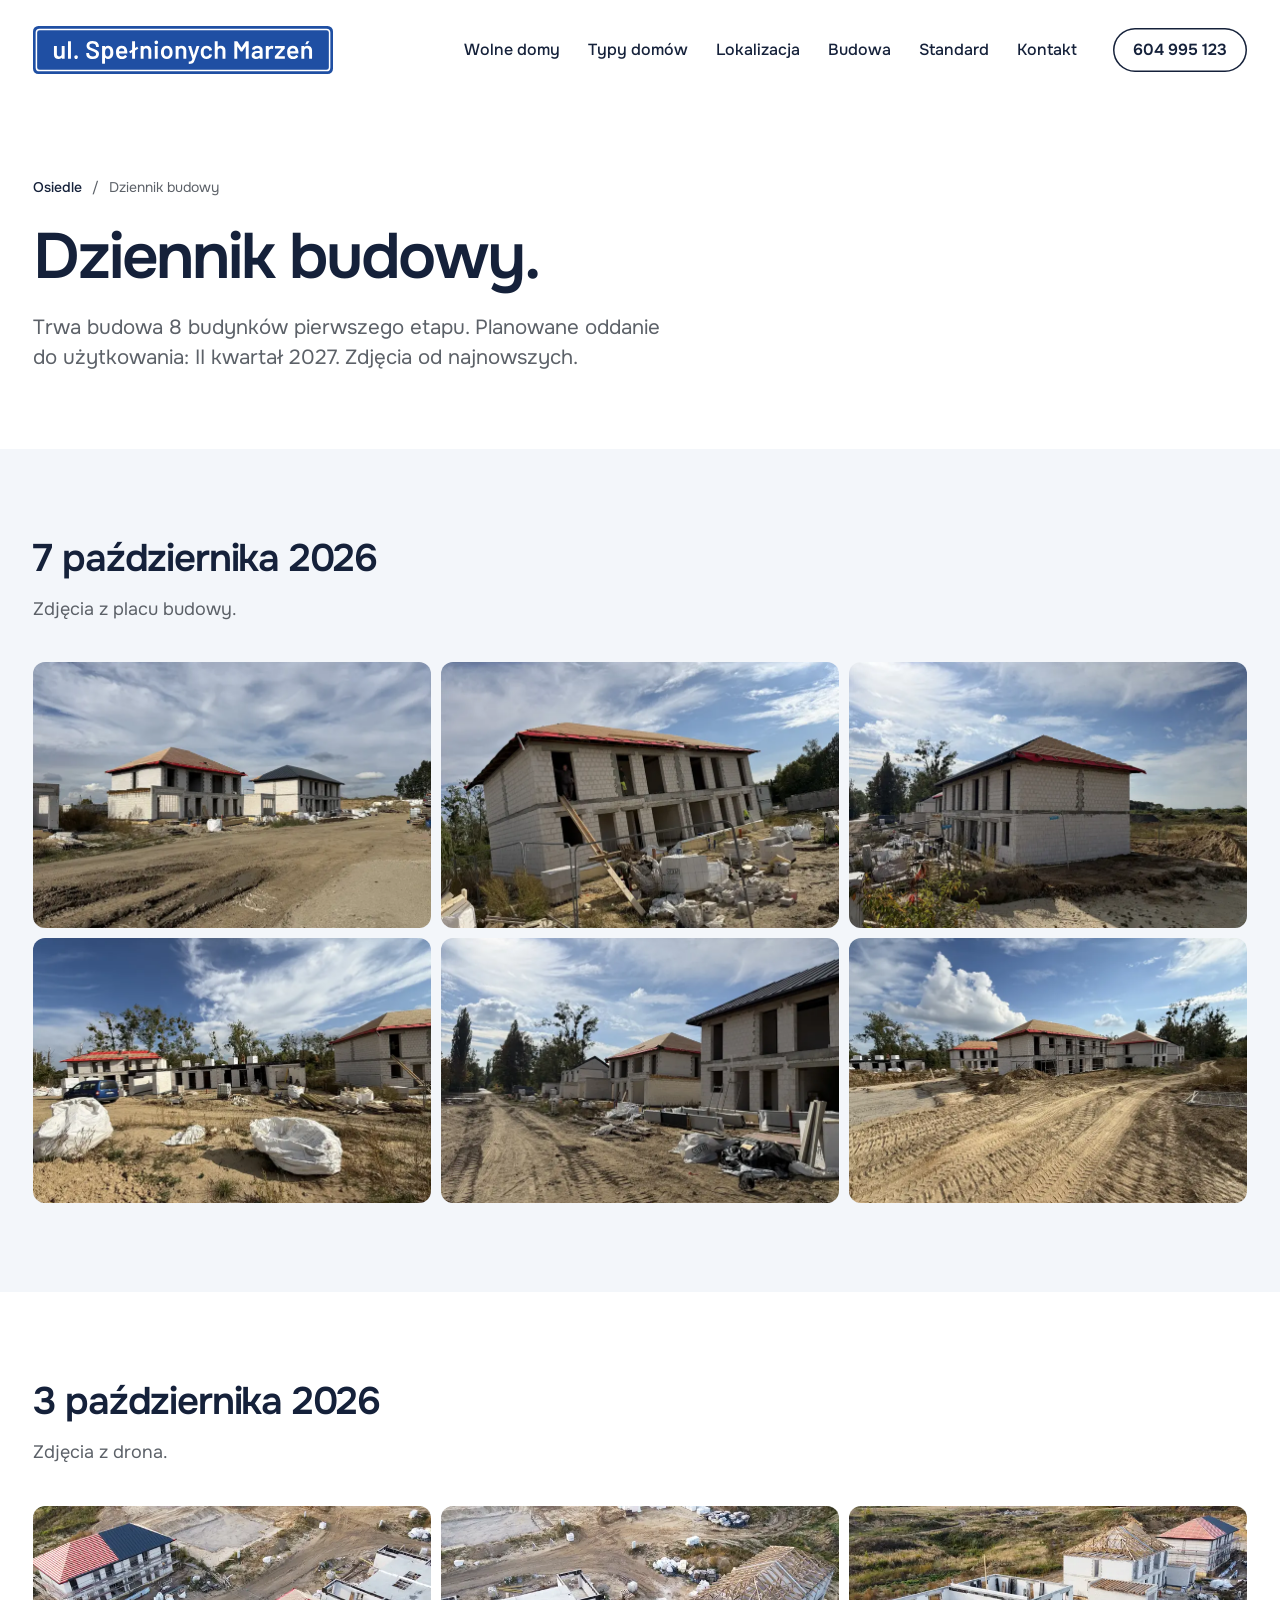
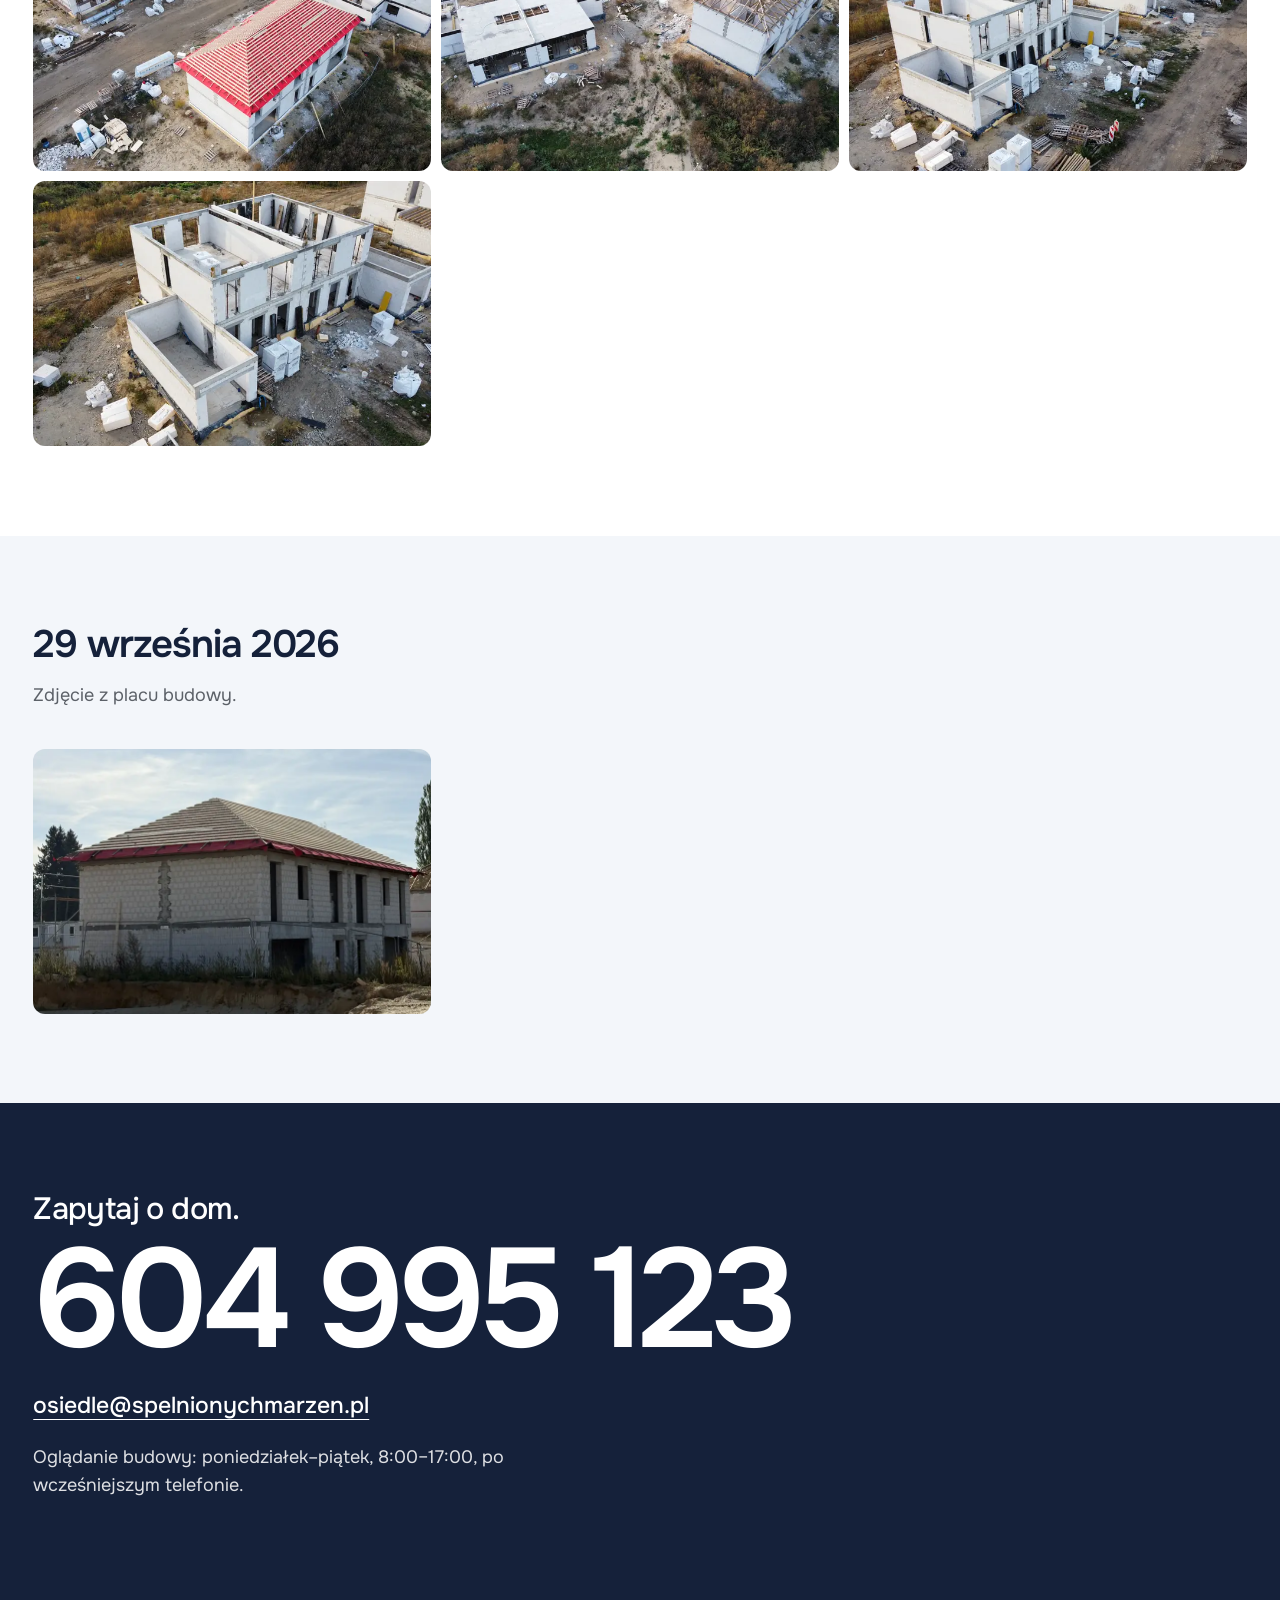
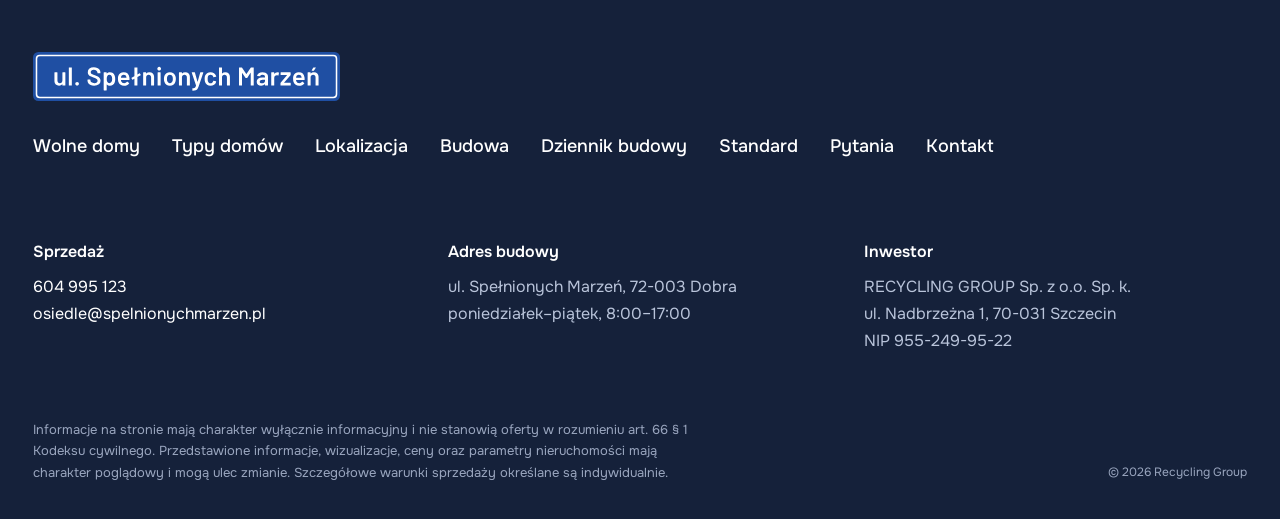
==== dziennik-budowy.html @ acae7ffa "Podstrony: typy domów, standard i technologia, dziennik budowy; dojazdy z kilometrami" ====
<!doctype html>
<html lang="pl">
<head>
<meta charset="utf-8">
<meta name="viewport" content="width=device-width, initial-scale=1">
<meta name="robots" content="noindex, nofollow">
<title>Dziennik budowy | Osiedle Spełnionych Marzeń w Dobrej</title>
<meta name="description" content="Zdjęcia z budowy osiedla przy ul. Spełnionych Marzeń w Dobrej, według dat: 29 września, 3 i 7 października 2026.">
<link rel="icon" href="img/ikona.svg" type="image/svg+xml">
<link rel="apple-touch-icon" href="img/ikona.png">
<link rel="preload" href="fonty/onest.woff2" as="font" type="font/woff2" crossorigin>
<link rel="stylesheet" href="css/style.css">
<link rel="stylesheet" href="css/podstrony.css">
</head>
<body class="pod">

<a class="pomin" href="#tresc">Przejdź do treści</a>

<header class="naglowek naglowek--pelny">
  <div class="naglowek__w">
    <a class="logo" href="index.html" aria-label="Osiedle Spełnionych Marzeń, strona główna"><img src="img/logo.svg" width="236" height="58" alt="ul. Spełnionych Marzeń"></a>
    <nav class="menu" id="menu" aria-label="Główna">
      <a href="index.html#domy">Wolne domy</a>
      <a href="index.html#typy">Typy domów</a>
      <a href="index.html#lokalizacja">Lokalizacja</a>
      <a href="index.html#budowa">Budowa</a>
      <a href="standard.html">Standard</a>
      <a href="index.html#kontakt">Kontakt</a>
      <div class="menu__dol">
        <a class="przycisk" href="tel:+48604995123">Zadzwoń: 604 995 123</a>
        <p>ul. Spełnionych Marzeń, 72-003 Dobra<br>Oglądanie budowy: pon.–pt. 8:00–17:00</p>
      </div>
    </nav>
    <a class="naglowek__tel" href="tel:+48604995123">604 995 123</a>
    <button class="menu-przycisk" type="button" aria-expanded="false" aria-controls="menu">Menu</button>
  </div>
</header>

<div class="dzwon dzwon--widac">
  <a class="przycisk przycisk--cichy" href="index.html#domy">Wolne domy</a>
  <a class="przycisk" href="tel:+48604995123">Zadzwoń</a>
</div>

<main id="tresc">

<section class="pod-glowa">
  <div class="w">
    <nav class="okruszki" aria-label="Ścieżka"><a href="index.html">Osiedle</a><span aria-hidden="true">/</span><span aria-current="page">Dziennik budowy</span></nav>
    <h1>Dziennik budowy.</h1>
    <p class="pod-lid">Trwa budowa 8 budynków pierwszego etapu. Planowane oddanie do użytkowania: II kwartał 2027. Zdjęcia od najnowszych.</p>
  </div>
</section>

<section class="pod-sekcja sekcja--kamien" aria-labelledby="h-d0">
  <div class="w">
    <h2 id="h-d0">7 października 2026</h2>
    <p>Zdjęcia z placu budowy.</p>
    <div class="dziennik"><a href="img/budowa-img-3321-1600.webp" data-foto="img/budowa-img-3321-1600.webp" data-podpis="7 października 2026"><img src="img/budowa-img-3321-800.webp" width="800" height="600" alt="Budowa osiedla, 7 października 2026, zdjęcie 1 z 6" loading="lazy"></a><a href="img/budowa-img-3324-1600.webp" data-foto="img/budowa-img-3324-1600.webp" data-podpis="7 października 2026"><img src="img/budowa-img-3324-800.webp" width="800" height="600" alt="Budowa osiedla, 7 października 2026, zdjęcie 2 z 6" loading="lazy"></a><a href="img/budowa-img-3326-1600.webp" data-foto="img/budowa-img-3326-1600.webp" data-podpis="7 października 2026"><img src="img/budowa-img-3326-800.webp" width="800" height="600" alt="Budowa osiedla, 7 października 2026, zdjęcie 3 z 6" loading="lazy"></a><a href="img/budowa-img-3328-1600.webp" data-foto="img/budowa-img-3328-1600.webp" data-podpis="7 października 2026"><img src="img/budowa-img-3328-800.webp" width="800" height="600" alt="Budowa osiedla, 7 października 2026, zdjęcie 4 z 6" loading="lazy"></a><a href="img/budowa-img-3330-1600.webp" data-foto="img/budowa-img-3330-1600.webp" data-podpis="7 października 2026"><img src="img/budowa-img-3330-800.webp" width="800" height="600" alt="Budowa osiedla, 7 października 2026, zdjęcie 5 z 6" loading="lazy"></a><a href="img/budowa-img-3338-1600.webp" data-foto="img/budowa-img-3338-1600.webp" data-podpis="7 października 2026"><img src="img/budowa-img-3338-800.webp" width="800" height="600" alt="Budowa osiedla, 7 października 2026, zdjęcie 6 z 6" loading="lazy"></a></div>
  </div>
</section>
<section class="pod-sekcja" aria-labelledby="h-d1">
  <div class="w">
    <h2 id="h-d1">3 października 2026</h2>
    <p>Zdjęcia z drona.</p>
    <div class="dziennik"><a href="img/budowa-dron-0812-1600.webp" data-foto="img/budowa-dron-0812-1600.webp" data-podpis="3 października 2026"><img src="img/budowa-dron-0812-800.webp" width="800" height="450" alt="Budowa osiedla, 3 października 2026, zdjęcie 1 z 4" loading="lazy"></a><a href="img/budowa-dron-0813-1600.webp" data-foto="img/budowa-dron-0813-1600.webp" data-podpis="3 października 2026"><img src="img/budowa-dron-0813-800.webp" width="800" height="450" alt="Budowa osiedla, 3 października 2026, zdjęcie 2 z 4" loading="lazy"></a><a href="img/budowa-dron-0819-1600.webp" data-foto="img/budowa-dron-0819-1600.webp" data-podpis="3 października 2026"><img src="img/budowa-dron-0819-800.webp" width="800" height="450" alt="Budowa osiedla, 3 października 2026, zdjęcie 3 z 4" loading="lazy"></a><a href="img/budowa-dron-0820-1600.webp" data-foto="img/budowa-dron-0820-1600.webp" data-podpis="3 października 2026"><img src="img/budowa-dron-0820-800.webp" width="800" height="450" alt="Budowa osiedla, 3 października 2026, zdjęcie 4 z 4" loading="lazy"></a></div>
  </div>
</section>
<section class="pod-sekcja sekcja--kamien" aria-labelledby="h-d2">
  <div class="w">
    <h2 id="h-d2">29 września 2026</h2>
    <p>Zdjęcie z placu budowy.</p>
    <div class="dziennik"><a href="img/budowa-img-3042-1600.webp" data-foto="img/budowa-img-3042-1600.webp" data-podpis="29 września 2026"><img src="img/budowa-img-3042-800.webp" width="800" height="600" alt="Budowa osiedla, 29 września 2026" loading="lazy"></a></div>
  </div>
</section>

<section class="pod-koniec" aria-labelledby="h-koniec">
  <div class="w">
    <h2 id="h-koniec">Zapytaj o dom.</h2>
    <a class="kontakt__tel" href="tel:+48604995123">604 995 123</a>
    <p><a class="kontakt__mail" href="mailto:osiedle@spelnionychmarzen.pl">osiedle@spelnionychmarzen.pl</a></p>
    <p>Oglądanie budowy: poniedziałek–piątek, 8:00–17:00, po wcześniejszym telefonie.</p>
  </div>
</section>
</main>

<footer class="stopka">
  <div class="w">
    <div class="stopka__gora">
      <a class="stopka__logo" href="index.html" aria-label="Osiedle Spełnionych Marzeń, do góry strony"><img src="img/logo.svg" width="236" height="58" alt="ul. Spełnionych Marzeń" loading="lazy"></a>
      <nav class="stopka__menu" aria-label="Stopka">
        <a href="index.html#domy">Wolne domy</a>
        <a href="index.html#typy">Typy domów</a>
        <a href="index.html#lokalizacja">Lokalizacja</a>
        <a href="index.html#budowa">Budowa</a>
        <a href="dziennik-budowy.html">Dziennik budowy</a>
        <a href="standard.html">Standard</a>
        <a href="index.html#pytania">Pytania</a>
        <a href="index.html#kontakt">Kontakt</a>
      </nav>
    </div>
    <div class="stopka__dane">
      <p><b>Sprzedaż</b><a href="tel:+48604995123">604 995 123</a><a href="mailto:osiedle@spelnionychmarzen.pl">osiedle@spelnionychmarzen.pl</a></p>
      <p><b>Adres budowy</b>ul. Spełnionych Marzeń, 72-003 Dobra<br>poniedziałek–piątek, 8:00–17:00</p>
      <p><b>Inwestor</b>RECYCLING GROUP Sp. z o.o. Sp. k.<br>ul. Nadbrzeżna 1, 70-031 Szczecin<br>NIP 955-249-95-22</p>
    </div>
    <div class="stopka__dol">
      <p class="zastrzezenie">Informacje na stronie mają charakter wyłącznie informacyjny i nie stanowią oferty w rozumieniu art. 66 § 1 Kodeksu cywilnego. Przedstawione informacje, wizualizacje, ceny oraz parametry nieruchomości mają charakter poglądowy i mogą ulec zmianie. Szczegółowe warunki sprzedaży określane są indywidualnie.</p>
      <p class="stopka__prawa">© 2026 Recycling Group</p>
    </div>
  </div>
</footer>

<dialog class="foto" id="foto" aria-label="Zdjęcie w powiększeniu">
  <img id="foto-img" alt="">
  <div class="foto__pasek">
    <button type="button" class="przycisk" data-krok="-1">Poprzednie</button>
    <span id="foto-nr"></span>
    <button type="button" class="przycisk" data-krok="1">Następne</button>
    <button type="button" class="przycisk foto__zamknij" data-zamknij>Zamknij</button>
  </div>
</dialog>

<script src="js/podstrona.js"></script>
</body>
</html>
---- css/style.css ----
/* Jeden krój na całej stronie: Onest, ten sam co na landingu spelnionychmarzen.pl */
@font-face { font-family: Onest; src: url(../fonty/onest.woff2) format('woff2'); font-weight: 100 900; font-display: swap; }

:root {
  --tlo: #FFFFFF;          /* białe tło strony */
  --tlo-2: #E9EEF6;
  --mgla: #F3F6FA;         /* chłodny, bardzo jasny błękit pod sekcje i stopkę */
  --papier: #FFFFFF;
  --atrament: #15213A;     /* granat: tekst i ciemne karty */
  --atrament-2: #1F2E4F;
  --kobalt: #1F4FA3;       /* kolor tabliczki: przyciski, numery domów */
  --kobalt-tlo: #E3E9F5;
  --tekst-2: #5C6168;
  --na-ciemnym: #B9C4DA;
  --sprzedany: #6F7378;
  --serif: Onest, system-ui, sans-serif;
  --sans: Onest, system-ui, sans-serif;
  --w: 1360px;
  --margines: clamp(20px, 2.6vw, 40px);
  --r: 18px;
}

*, *::before, *::after { box-sizing: border-box; }
html { scroll-behavior: smooth; scroll-padding-top: 80px; -webkit-text-size-adjust: 100%; }
@media (prefers-reduced-motion: reduce) { html { scroll-behavior: auto; } }
body { margin: 0; background: var(--tlo); color: var(--atrament); font: 400 18px/1.55 var(--sans); -webkit-font-smoothing: antialiased; font-variant-numeric: lining-nums; }
img { display: block; max-width: 100%; height: auto; }
h1, h2, h3, p, ul, dl, dd, figure { margin: 0; }
ul { padding: 0; list-style: none; }
a { color: inherit; }
button { font: inherit; color: inherit; }
:focus-visible { outline: 2px solid var(--atrament); outline-offset: 3px; }

.w { width: 100%; max-width: calc(var(--w) + 2 * var(--margines)); margin: 0 auto; padding: 0 var(--margines); }
.ukryte { position: absolute; width: 1px; height: 1px; overflow: hidden; clip: rect(0 0 0 0); white-space: nowrap; }
.pomin { position: absolute; left: 16px; top: -60px; z-index: 40; background: var(--atrament); color: var(--papier); padding: 10px 16px; border-radius: 999px; }
.pomin:focus { top: 12px; }

/* Typografia */
h1 { font: 600 clamp(46px, 5.4vw, 92px)/.98 var(--serif); letter-spacing: -.035em; }
h2 { font: 600 clamp(36px, 4vw, 66px)/1.02 var(--serif); letter-spacing: -.03em; }
h3 { font-weight: 600; font-size: 17px; line-height: 1.3; }
.etykieta { font-size: 13px; font-weight: 500; letter-spacing: .2em; text-transform: uppercase; color: var(--tekst-2); margin-bottom: 22px; }
.wstep-sekcji { color: var(--tekst-2); font-size: clamp(18px, 1.3vw, 20px); max-width: 30em; margin-top: 22px; }
.przypis { font-size: 14px; line-height: 1.55; color: var(--tekst-2); margin-top: 16px; max-width: 46em; }
figcaption { font-size: 13px; color: var(--tekst-2); margin-top: 12px; }

/* Przyciski: pigułki w kolorze atramentu */
.przycisk { display: inline-flex; align-items: center; justify-content: center; min-height: 50px; padding: 0 26px; border: 0; border-radius: 999px; background: var(--kobalt); color: #fff; font: 500 16px/1 var(--sans); letter-spacing: .01em; text-decoration: none; cursor: pointer; }
.akcje { display: flex; flex-wrap: wrap; gap: 10px; margin-top: 30px; }

/* Tabliczka z numerem domu */
.nr { display: inline-flex; align-items: center; justify-content: center; min-width: 3.2em; padding: .5em .7em .45em; border-radius: 999px; background: var(--kobalt); color: #fff; font: 600 14px/1 var(--sans); letter-spacing: .02em; white-space: nowrap; }
.nr[data-status="sprzedany"] { background: var(--sprzedany); }
.nr--duzy { font-size: 26px; padding: .45em .8em .42em; }

/* Nagłówek: małe logo tekstowe jak we wzorze; po przewinięciu tło piasku */
.naglowek { position: fixed; top: 0; left: 0; right: 0; z-index: 20; color: #fff; transition: background-color .35s, color .35s; }
.naglowek__w { max-width: calc(var(--w) + 2 * var(--margines)); margin: 0 auto; padding: 0 var(--margines); height: 100px; display: flex; align-items: center; gap: 36px; }
.logo { display: block; }
.logo img { width: 300px; }
.menu { display: flex; gap: 28px; margin-left: auto; font-size: 16px; font-weight: 500; }
.menu a { text-decoration: none; padding: 6px 0; }
.naglowek__tel { font-weight: 600; font-size: 16px; text-decoration: none; white-space: nowrap; }
.menu-przycisk { display: none; }
.naglowek--pelny { background: var(--tlo); color: var(--atrament); }
.naglowek:not(.naglowek--pelny) :focus-visible { outline-color: #fff; }
@media (prefers-reduced-motion: reduce) { .naglowek { transition: none; } }

/* Hero na wzór: pełny kadr, tytuł szeryfowy w lewym górnym rogu, rząd faktów, podpis na środku dołu */
.otwarcie { position: relative; isolation: isolate; overflow: hidden; height: 100vh; height: 100svh; min-height: 640px; color: #fff; background: var(--atrament); }
.otwarcie__tlo { position: absolute; inset: 0; z-index: -2; }
.otwarcie__tlo img { width: 100%; height: 100%; object-fit: cover; object-position: 50% 62%; }
.otwarcie::before { content: ""; position: absolute; inset: 0; z-index: -1; pointer-events: none;
  background:
    radial-gradient(ellipse 54% 50% at 14% 30%, rgba(20, 17, 14, .5) 0, rgba(20, 17, 14, 0) 100%),
    linear-gradient(180deg, rgba(20, 17, 14, .5) 0, rgba(20, 17, 14, .14) 30%, rgba(20, 17, 14, 0) 50%, rgba(20, 17, 14, .28) 72%, rgba(20, 17, 14, .7) 100%),
    rgba(12, 23, 48, .1); }
.otwarcie__tresc { position: absolute; left: var(--margines); top: clamp(150px, 21vh, 210px); text-shadow: 0 2px 24px rgba(20, 17, 14, .35); }
.otwarcie__linki { display: flex; flex-wrap: wrap; gap: 8px 28px; margin-top: 26px; }
.otwarcie__linki a { font-size: 15px; font-weight: 600; letter-spacing: .1em; text-transform: uppercase; text-decoration: underline; text-underline-offset: 6px; text-decoration-thickness: 1px; }
.otwarcie__fakty { position: absolute; left: var(--margines); right: var(--margines); bottom: 96px; display: flex; justify-content: space-between; gap: 16px; font-size: 14px; font-weight: 600; letter-spacing: .26em; text-transform: uppercase; text-shadow: 0 1px 12px rgba(0, 0, 0, .5); }
.otwarcie__karta { position: absolute; right: var(--margines); top: clamp(150px, 21vh, 210px); width: 280px; background: rgba(255, 255, 255, .94); color: var(--atrament); border-radius: var(--r); padding: 24px 24px 22px; box-shadow: 0 24px 60px rgba(12, 23, 48, .22); }
.otwarcie__karta-et { font-size: 13px; font-weight: 600; letter-spacing: .18em; text-transform: uppercase; color: var(--tekst-2); }
.otwarcie__karta-liczba { font: 600 64px/1 var(--serif); margin-top: 6px; }
.otwarcie__karta-cena { font-size: 16px; color: var(--tekst-2); margin-top: 8px; line-height: 1.45; }
.otwarcie__karta .przycisk { width: 100%; margin-top: 18px; }
.otwarcie__karta :focus-visible { outline-color: var(--kobalt); }
.otwarcie__podpis { position: absolute; left: 0; right: 0; bottom: 28px; text-align: center; font-size: 15px; line-height: 1.45; text-shadow: 0 1px 10px rgba(0, 0, 0, .4); }
.otwarcie :focus-visible { outline-color: #fff; }

/* Sekcje */
.sekcja { padding: clamp(96px, 11vw, 168px) 0; }
.sekcja--granat { background: var(--atrament); color: var(--papier); }
.sekcja--granat .etykieta, .sekcja--granat .wstep-sekcji, .sekcja--granat figcaption, .sekcja--granat .przypis { color: var(--na-ciemnym); }
.sekcja--granat :focus-visible { outline-color: var(--papier); }
.sekcja--kamien { background: var(--mgla); }

/* Wstęp: duże zdanie z miniaturą w tekście, jak we wzorze */
.intro__w { display: grid; grid-template-columns: minmax(0, 3fr) minmax(0, 9fr); gap: 24px; }
.intro__zdanie { font: 500 clamp(30px, 3.2vw, 50px)/1.12 var(--sans); letter-spacing: -.015em; max-width: 19em; }
.intro__mini { display: inline-block; width: 2.2em; height: .95em; object-fit: cover; border-radius: 6px; vertical-align: -.06em; margin-right: .25em; }
.intro__tekst { display: grid; grid-template-columns: repeat(2, minmax(0, 1fr)); gap: 32px; margin-top: 48px; max-width: 900px; color: var(--tekst-2); font-size: 17px; }
.liczby { display: grid; grid-template-columns: repeat(4, minmax(0, 1fr)); gap: 24px; margin-top: 64px; }
.liczby div { display: flex; flex-direction: column-reverse; justify-content: flex-end; }
.liczby dd { font: 600 clamp(40px, 4vw, 64px)/1 var(--serif); letter-spacing: -.03em; color: var(--kobalt); }
.liczby dt { font-size: 14px; color: var(--tekst-2); margin-top: 8px; }
.wizualizacje { display: grid; grid-template-columns: repeat(2, minmax(0, 1fr)); gap: 14px; margin-top: clamp(72px, 8vw, 120px); }
.wizualizacje__szeroka { grid-column: 1 / -1; }
.wizualizacje img { width: 100%; aspect-ratio: 16 / 9; object-fit: cover; border-radius: var(--r); }
.wizualizacje__szeroka img { aspect-ratio: 16 / 7.5; }

/* Wolne domy: nawigator 3D */
#domy h2 { max-width: 12em; }
.nawigator { margin-top: clamp(40px, 5vw, 64px); background: var(--papier); border-radius: var(--r); overflow: hidden; }
.nawigator__pasek { display: flex; flex-wrap: wrap; align-items: center; gap: 14px 24px; padding: 18px clamp(18px, 2.4vw, 28px); }
.filtr { display: flex; flex-wrap: wrap; gap: 6px; }
.filtr button { border: 0; border-radius: 999px; padding: 9px 18px; background: var(--tlo-2); color: var(--atrament); font-weight: 500; font-size: 15px; cursor: pointer; }
.filtr button[aria-pressed="true"] { background: var(--kobalt); color: #fff; }
.nawigator__licznik { margin-left: auto; color: var(--tekst-2); font-size: 15px; }
.nawigator__licznik b { color: var(--atrament); font-weight: 600; }
.nawigator__rys { background: var(--papier); }
.nawigator__plotno { position: relative; }
.nawigator__rys img { width: 100%; }
#nav-svg { position: absolute; inset: 0; width: 100%; height: 100%; }
.dom { cursor: pointer; outline: none; }
.dom__obrys { fill: var(--kobalt); fill-opacity: 0; stroke: #fff; stroke-opacity: 0; stroke-width: 5; stroke-linejoin: round; transition: fill-opacity .2s, stroke-opacity .2s; }
.dom[aria-pressed="true"] .dom__obrys, .dom:focus-visible .dom__obrys { fill-opacity: .35; stroke-opacity: 1; }
.pin { pointer-events: none; transition: opacity .2s; }
.pin__pole { fill: var(--kobalt); }
.pin__ramka { fill: none; stroke: none; }
.pin__nr { fill: var(--papier); font: 600 35px var(--sans); text-anchor: middle; }
.pin[data-status="sprzedany"] .pin__pole { fill: var(--sprzedany); }
.pin.akt .pin__pole { fill: #fff; }
.pin.akt .pin__nr { fill: var(--kobalt); }
.dom.poza, .pin.poza { opacity: .25; }
.dom.poza { pointer-events: none; }
.nawigator__dol { display: flex; flex-wrap: wrap; justify-content: space-between; align-items: center; gap: 8px 32px; padding: 4px clamp(18px, 2.4vw, 28px) 22px; }
.nawigator__dol .przypis { margin-top: 0; }
.legenda { display: flex; gap: 22px; font-weight: 500; font-size: 15px; }
.legenda > span { display: inline-flex; align-items: center; gap: 8px; }
.kropka { width: 12px; height: 12px; border-radius: 50%; background: var(--kobalt); }
.kropka--sprzedany { background: var(--sprzedany); }

.plan { display: grid; grid-template-columns: minmax(0, 5fr) minmax(0, 7fr); gap: clamp(16px, 2vw, 24px); align-items: start; margin-top: clamp(16px, 2vw, 24px); }
.plan__karta { position: sticky; top: 96px; }
.karta { display: grid; grid-template-columns: auto minmax(0, 1fr); gap: 4px 24px; align-items: start; background: var(--atrament); color: var(--papier); border-radius: var(--r); padding: clamp(24px, 3vw, 40px); }
.karta .nr { background: var(--kobalt); color: #fff; }
.karta .nr--duzy { grid-row: span 3; }
.karta__wiz { grid-column: 1 / -1; margin: 0 0 24px; }
.karta__wiz img { width: 100%; aspect-ratio: 3 / 2; object-fit: cover; border-radius: 12px; }
.karta__typ { font: 600 28px/1.1 var(--serif); letter-spacing: -.02em; }
.karta__fakty { display: flex; flex-wrap: wrap; gap: 2px 20px; color: var(--na-ciemnym); margin-top: 8px; font-size: 16px; }
.karta__fakty b { color: var(--papier); font-weight: 500; }
.karta__cena { font: 600 clamp(36px, 3.4vw, 52px)/1 var(--serif); letter-spacing: -.03em; margin-top: 22px; }
.karta__status { display: block; font: 500 13px/1.4 var(--sans); color: var(--na-ciemnym); margin-top: 10px; letter-spacing: .16em; text-transform: uppercase; }
.karta__status[data-status="sprzedany"] { font: 600 34px/1.1 var(--serif); letter-spacing: 0; text-transform: none; }
.karta .akcje { grid-column: 1 / -1; margin-top: 28px; }
.karta .przycisk { background: var(--kobalt); color: #fff; }
.karta :focus-visible { outline-color: var(--papier); }

.plan__dane { background: var(--papier); border-radius: var(--r); padding: clamp(16px, 2vw, 24px); }
.tabela { width: 100%; border-collapse: separate; border-spacing: 0 3px; font-size: 16px; font-variant-numeric: tabular-nums lining-nums; }
.tabela th { text-align: left; font-weight: 500; font-size: 12px; letter-spacing: .16em; text-transform: uppercase; color: var(--tekst-2); padding: 4px 14px 10px 0; white-space: nowrap; }
.tabela td { padding: 10px 14px 10px 0; white-space: nowrap; }
.tabela .l { text-align: right; }
.tabela td:first-child, .tabela th:first-child { padding-left: 10px; }
.tabela td:first-child { border-radius: 999px 0 0 999px; }
.tabela td:last-child { border-radius: 0 999px 999px 0; }
.tabela tr[aria-current="true"] td { background: var(--kobalt-tlo); }
.tabela tr[data-status="sprzedany"] td { color: #5F646B; }
.wybierz { border: 0; background: none; padding: 0; cursor: pointer; display: block; }

/* Typy domów: ciemna sekcja, rzuty jasną kreską */
.zakladki { display: flex; gap: 8px; flex-wrap: wrap; margin-top: clamp(40px, 5vw, 64px); }
.zakladka { border: 0; border-radius: 999px; background: var(--atrament-2); color: #fff; padding: 12px 22px; cursor: pointer; text-align: left; display: inline-flex; gap: 12px; align-items: baseline; }
.zakladka b { font: 600 20px/1 var(--serif); }
.zakladka span { font-size: 14px; color: var(--na-ciemnym); }
.zakladka[aria-selected="true"] { background: var(--kobalt); }
.zakladka[aria-selected="true"] span { color: #D6DFEF; }
.typ { margin-top: 24px; display: grid; grid-template-columns: minmax(0, 8fr) minmax(0, 4fr); gap: clamp(24px, 4vw, 64px); align-items: start; }
.typ__rzut { background: var(--atrament-2); border-radius: var(--r); padding: clamp(16px, 3vw, 44px); }
.typ__rzut img { width: 100%; filter: invert(1) hue-rotate(180deg) brightness(1.1); mix-blend-mode: screen; opacity: .92; }
.typ__rzut img.elew { filter: brightness(0) invert(1); mix-blend-mode: normal; opacity: .95; padding: clamp(8px, 3vw, 48px) 0; }
.typ__pdf { display: flex; flex-wrap: wrap; gap: 8px 24px; margin-top: 22px; }
.typ__pdf a { color: #fff; text-underline-offset: 5px; text-decoration-thickness: 1px; font-weight: 500; }
.przelacznik { display: inline-flex; gap: 6px; }
.przelacznik button { border: 0; background: var(--atrament-2); color: var(--papier); padding: 10px 20px; border-radius: 999px; cursor: pointer; font-weight: 500; }
.przelacznik button[aria-pressed="true"] { background: var(--kobalt); color: #fff; }
.typ__pow { font: 600 clamp(48px, 4.6vw, 76px)/.95 var(--serif); letter-spacing: -.03em; margin-top: 32px; }
.typ__pow small { display: block; letter-spacing: 0; font: 400 16px/1.4 var(--sans); color: var(--na-ciemnym); margin-top: 12px; }
.typ__domy { display: flex; flex-wrap: wrap; gap: 8px; margin-top: 12px; }
.typ__domy .nr { font-size: 13px; }
.typ__domy .nr[data-status="sprzedany"] { background: var(--sprzedany); color: var(--papier); }
.pomieszczenia { width: 100%; border-collapse: collapse; margin-top: 32px; font-size: 16px; font-variant-numeric: tabular-nums lining-nums; }
.pomieszczenia caption { text-align: left; font-weight: 500; font-size: 12px; letter-spacing: .16em; text-transform: uppercase; padding-bottom: 10px; color: var(--na-ciemnym); }
.pomieszczenia td { padding: 5px 0; color: var(--na-ciemnym); }
.pomieszczenia td + td { text-align: right; white-space: nowrap; padding-left: 16px; color: var(--papier); }
.pomieszczenia tfoot td { font-weight: 600; color: var(--papier); padding-top: 14px; }

/* Budowa: karuzela zaokrąglonych zdjęć */
.budowa__gora { display: flex; flex-wrap: wrap; justify-content: space-between; align-items: flex-end; gap: 24px; }
.budowa__strzalki { display: flex; gap: 8px; }
.budowa__strzalki .przycisk { width: 50px; padding: 0; font-size: 0; }
.budowa__strzalki .przycisk::before { font-size: 18px; content: "\2190"; }
.budowa__strzalki .przycisk + .przycisk::before { content: "\2192"; }
.karuzela { display: flex; gap: 14px; overflow-x: auto; scroll-snap-type: x mandatory; scroll-padding-left: max(var(--margines), calc((100vw - var(--w)) / 2)); padding: 0 max(var(--margines), calc((100vw - var(--w)) / 2)); margin-top: clamp(40px, 5vw, 64px); scrollbar-width: none; }
.karuzela::-webkit-scrollbar { display: none; }
.karuzela a { flex: 0 0 auto; scroll-snap-align: start; text-decoration: none; color: var(--tekst-2); font-size: 13px; letter-spacing: .14em; text-transform: uppercase; }
.karuzela img { height: clamp(260px, 56vh, 600px); width: auto; max-width: none; object-fit: cover; border-radius: var(--r); }
.karuzela a span { display: block; margin-top: 14px; }

/* Etapy budowy: dwie karty, bieżący etap z plakietką */
.etapy { list-style: none; padding: 0; margin: 40px 0 0; display: grid; grid-template-columns: repeat(2, minmax(0, 1fr)); gap: 12px; max-width: 760px; }
.etapy li { position: relative; background: var(--papier); border-radius: var(--r); padding: 24px 24px 26px; display: flex; flex-direction: column; gap: 4px; }
.etapy__kiedy { font-size: 13px; font-weight: 600; letter-spacing: .16em; text-transform: uppercase; color: var(--tekst-2); }
.etapy b { font: 600 34px/1.05 var(--serif); margin-top: 6px; }
.etapy li > span:last-of-type { color: var(--tekst-2); font-size: 16px; }
.etapy i { position: absolute; top: 20px; right: 20px; font-style: normal; font-size: 13px; font-weight: 600; background: var(--kobalt); color: #fff; border-radius: 999px; padding: 5px 12px; }
.etapy__teraz { background: var(--kobalt-tlo) !important; }

/* Lokalizacja */
.dojazdy { margin-top: 28px; display: grid; gap: 6px; }
.dojazdy li { display: grid; grid-template-columns: 92px minmax(0, 1fr) auto; align-items: baseline; gap: 16px; background: var(--papier); border-radius: 14px; padding: 12px 18px; }
.dojazdy b { font: 600 32px/1 var(--serif); color: var(--kobalt); white-space: nowrap; }
.dojazdy span { font-weight: 500; color: var(--atrament); }
.dojazdy small { font-size: 14px; color: var(--tekst-2); white-space: nowrap; }
.lok { display: grid; grid-template-columns: minmax(0, 6fr) minmax(0, 6fr); gap: clamp(32px, 5vw, 80px); align-items: start; }
.lok p { color: var(--tekst-2); margin-top: 14px; max-width: 30em; }
.adres { font: 500 clamp(26px, 2.2vw, 34px)/1.2 var(--sans); letter-spacing: -.01em; margin-top: 32px; font-style: normal; }
.lok__mapa iframe { display: block; width: 100%; height: clamp(360px, 46vw, 620px); border: 0; border-radius: var(--r); background: var(--tlo-2); }

/* Pytania: rozwijane odpowiedzi, same odstępy */
.pytania__w { display: grid; grid-template-columns: minmax(0, 5fr) minmax(0, 7fr); gap: clamp(32px, 5vw, 80px); align-items: start; }
.pytania__lista { display: grid; gap: 8px; }
.pytania details { background: var(--mgla); border-radius: var(--r); padding: 0 clamp(20px, 2.4vw, 32px); }
.pytania summary { list-style: none; cursor: pointer; display: flex; justify-content: space-between; align-items: center; gap: 24px; padding: 22px 0; font-weight: 500; font-size: clamp(19px, 1.6vw, 23px); letter-spacing: -.01em; }
.pytania summary::-webkit-details-marker { display: none; }
.pytania summary::after { content: "+"; flex: none; width: 36px; height: 36px; border-radius: 50%; background: var(--kobalt); color: #fff; display: grid; place-items: center; font-size: 22px; font-weight: 400; line-height: 1; }
.pytania details[open] summary::after { content: "\2212"; }
.pytania details p { color: var(--tekst-2); padding: 0 56px 26px 0; max-width: 44em; }

/* Kontakt: ciemna karta i karta zdjęcia, jak we wzorze */
.kontakt { padding-top: 0; }
.kontakt__w { display: grid; grid-template-columns: minmax(0, 1fr) minmax(0, 1fr); gap: 14px; }
.kontakt__karta { background: var(--atrament); color: var(--papier); border-radius: var(--r); padding: clamp(32px, 4vw, 64px); display: flex; flex-direction: column; }
.kontakt__karta .etykieta { color: var(--na-ciemnym); }
.kontakt__tel { font: 600 clamp(44px, 5vw, 84px)/1 var(--serif); letter-spacing: -.03em; text-decoration: none; margin-top: auto; padding-top: 56px; white-space: nowrap; }
.kontakt__mail { font-size: clamp(18px, 1.5vw, 22px); margin-top: 12px; text-underline-offset: 5px; text-decoration-thickness: 1px; overflow-wrap: anywhere; }
.kontakt__karta p { color: var(--na-ciemnym); margin-top: 24px; max-width: 30em; font-size: 16px; }
.kontakt__karta :focus-visible { outline-color: var(--papier); }
.kontakt__foto img { width: 100%; height: 100%; min-height: 420px; object-fit: cover; border-radius: var(--r); }

/* Stopka: dane i duża nazwa osiedla */
.stopka { background: var(--mgla); color: var(--tekst-2); padding: clamp(56px, 6vw, 96px) 0 32px; font-size: 16px; }
.stopka__w { display: grid; grid-template-columns: repeat(3, minmax(0, 1fr)) auto; gap: 32px; }
.stopka h3 { color: var(--atrament); font-weight: 600; font-size: 15px; margin-bottom: 10px; }
.stopka p { line-height: 1.65; }
.stopka__w a { color: var(--atrament); text-decoration: none; }
.stopka__menu { display: flex; flex-direction: column; gap: 6px; font-weight: 500; }
.stopka__nazwa { display: block; margin-top: clamp(56px, 7vw, 112px); }
.stopka__nazwa img { width: min(100%, 640px); }
.stopka__dol { display: flex; flex-wrap: wrap; justify-content: space-between; align-items: flex-end; gap: 16px 48px; margin-top: 32px; }
.zastrzezenie { font-size: 12px; max-width: 64em; }
.stopka__prawa { font-size: 12px; white-space: nowrap; }

/* Podgląd zdjęcia */
.foto { border: 0; padding: 0; background: transparent; max-width: min(1500px, 94vw); width: 100%; color: #fff; }
.foto::backdrop { background: rgba(20, 17, 14, .95); }
.foto img { width: 100%; max-height: 80vh; object-fit: contain; border-radius: 12px; }
.foto__pasek { display: flex; align-items: center; gap: 12px; padding-top: 14px; }

.foto__zamknij { margin-left: auto; }
.foto :focus-visible { outline-color: #fff; }

/* Tablet */
@media (max-width: 1180px) {
  .menu { gap: 18px; font-size: 14px; }
  .naglowek__w { gap: 24px; }
  .typ { grid-template-columns: minmax(0, 1fr); }
  .intro__w { grid-template-columns: minmax(0, 1fr); }
  .liczby { grid-template-columns: repeat(2, minmax(0, 1fr)); gap: 36px 24px; }
  .stopka__w { grid-template-columns: 1fr 1fr; }
  .otwarcie__fakty { flex-wrap: wrap; justify-content: flex-start; gap: 10px 32px; }
}

@media (max-width: 960px) {
  .menu-przycisk { display: inline-flex; margin-left: auto; border: 0; background: none; font-weight: 600; font-size: 15px; cursor: pointer; padding: 8px 0; }
  .naglowek__tel { order: 2; }
  .menu-przycisk { order: 1; }
  .menu { display: none; position: absolute; left: 0; right: 0; top: 100%; background: var(--tlo); color: var(--atrament); flex-direction: column; gap: 0; padding: 8px var(--margines) 24px; font-size: 22px; }
  .menu.otwarte { display: flex; }
  .menu a { padding: 8px 0; }
  .plan, .lok, .kontakt__w, .pytania__w { grid-template-columns: minmax(0, 1fr); }
  .plan__karta { position: static; }
  .nawigator__licznik { margin-left: 0; }
}

/* Telefon */
@media (max-width: 600px) {
  body { font-size: 17px; }
  .naglowek__w { height: 72px; gap: 16px; }
  .logo img { width: 200px; }
  .etapy { grid-template-columns: minmax(0, 1fr); }
  .dojazdy li { grid-template-columns: 76px minmax(0, 1fr); }
  .dojazdy small { grid-column: 2; }
  .dojazdy b { font-size: 28px; }
  .naglowek__tel { display: none; }
  .otwarcie__tlo img { object-position: 60% 50%; }
  .otwarcie::before { background: linear-gradient(180deg, rgba(20, 17, 14, .55) 0, rgba(20, 17, 14, .2) 32%, rgba(20, 17, 14, .05) 46%, rgba(20, 17, 14, .55) 66%, rgba(20, 17, 14, .8) 100%), rgba(12, 23, 48, .1); }
  .otwarcie__tresc { top: 84px; }
  h1 { font-size: 44px; }
  .otwarcie__linki { flex-direction: column; gap: 12px; }
  .otwarcie__fakty { top: auto; bottom: 110px; flex-direction: column; gap: 8px; font-size: 11px; letter-spacing: .2em; }
  .otwarcie__podpis { font-size: 13px; bottom: 22px; padding: 0 20px; }
  .intro__tekst { grid-template-columns: minmax(0, 1fr); gap: 16px; }
  .wizualizacje { grid-template-columns: minmax(0, 1fr); }
  .wizualizacje img, .wizualizacje__szeroka img { aspect-ratio: 4 / 3; }
  .pytania details p { padding-right: 0; }
  .nawigator { border-radius: 14px; }
  .nawigator__rys { overflow-x: auto; scrollbar-width: none; }
  .nawigator__rys::-webkit-scrollbar { display: none; }
  .nawigator__plotno { width: 980px; }
  .filtr button { padding: 8px 14px; font-size: 14px; }
  .karta { gap: 4px 16px; }
  .nr--duzy { font-size: 20px; }
  .karta__typ { font-size: 22px; }
  .tabela .sypialnie, .tabela .typ-k { display: none; }
  .plan__dane { padding: 8px 4px; }
  .tabela { font-size: 15px; }
  .tabela td, .tabela th { padding-right: 8px; }
  .tabela td:first-child, .tabela th:first-child { padding-left: 6px; }
  .zakladka b { font-size: 24px; }
  .karuzela img { height: 300px; }
  .kontakt__tel { font-size: 44px; }
  .kontakt__foto img { min-height: 260px; }
  .stopka__w { grid-template-columns: minmax(0, 1fr); gap: 24px; }

}
.tabela tr[data-status="sprzedany"][aria-current="true"] td { color: #4E535A; }

.karta__status { letter-spacing: .16em; }
.karta__status[data-status="sprzedany"] { letter-spacing: -.02em; font-size: 28px; }

/* ===== Przebudowa 15.11: karta domu, typy, lokalizacja, pytania, kontakt, stopka ===== */

/* Karta wybranego domu: rysunek elewacji, cena, dane w dwóch kolumnach */
.karta { display: block; background: #fff; color: var(--atrament); padding: clamp(22px, 2.4vw, 34px); }
.karta__rys { width: 100%; aspect-ratio: 2.1 / 1; object-fit: contain; background: var(--mgla); border-radius: 12px; padding: 18px 22px 12px; }
.karta__nr { font-weight: 600; font-size: 17px; color: var(--tekst-2); margin-top: 26px; }
.karta__cena { font: 600 clamp(38px, 3.4vw, 54px)/1 var(--sans); letter-spacing: -.035em; color: var(--kobalt); margin-top: 6px; }
.karta[data-status="sprzedany"] .karta__cena { color: var(--sprzedany); }
.karta__dane { display: grid; gap: 12px; margin: 28px 0 0; }
.karta__dane div { display: flex; justify-content: space-between; gap: 16px; }
.karta__dane dt { color: var(--tekst-2); }
.karta__dane dd { font-weight: 600; text-align: right; }
.karta .akcje { margin-top: 30px; }
.karta .akcje .przycisk { flex: 1 1 0; white-space: nowrap; }
.karta :focus-visible { outline-color: var(--kobalt); }

/* Typy domów: jasna sekcja, duży czytelny rysunek */
.typy__uklad { display: grid; grid-template-columns: minmax(0, 4fr) minmax(0, 8fr); gap: clamp(32px, 5vw, 88px); align-items: start; margin-top: clamp(40px, 5vw, 72px); }
.typy .zakladki { display: flex; flex-wrap: wrap; gap: 4px 22px; margin: 0; }
.typy .zakladka { background: none; border: 0; border-radius: 0; padding: 0; color: #6F7A93; font: 600 clamp(24px, 2.1vw, 32px)/1.2 var(--sans); letter-spacing: -.03em; cursor: pointer; display: inline; white-space: nowrap; }
.typy .zakladka[aria-selected="true"] { background: none; color: var(--kobalt); }
.typy .typ__pow { margin-top: 44px; color: var(--atrament); }
.typy .typ__pow small { color: var(--tekst-2); }
.typy .pomieszczenia caption { color: var(--tekst-2); }
.typy .pomieszczenia td { color: var(--tekst-2); padding: 6px 0; }
.typy .pomieszczenia td + td, .typy .pomieszczenia tfoot td { color: var(--atrament); }
.typy .typ__pdf a { color: var(--kobalt); }
.typy .typ__domy .nr { background: var(--kobalt); color: #fff; }
.typy .typ__domy .nr[data-status="sprzedany"] { background: var(--sprzedany); }
.typy .przelacznik button { background: var(--mgla); color: var(--atrament); }
.typy .przelacznik button[aria-pressed="true"] { background: var(--kobalt); color: #fff; }
.typy__powieksz { display: block; width: 100%; margin-top: 14px; border: 0; padding: clamp(16px, 2.6vw, 40px); background: var(--mgla); border-radius: var(--r); cursor: zoom-in; }
.typy__powieksz img { width: 100%; mix-blend-mode: multiply; }
.typy__powieksz img.elew { width: 78%; margin: clamp(16px, 4vw, 64px) auto; }
.foto--jeden img { background: #fff; padding: 20px; }
.foto--jeden [data-krok] { display: none; }

/* Budowa na granacie */
.sekcja--granat .karuzela a { color: var(--na-ciemnym); }

/* Lokalizacja: własna mapa z tabliczką osiedla */
.lok { display: block; }
.lok__gora { display: grid; grid-template-columns: minmax(0, 6fr) minmax(0, 5fr); gap: 24px clamp(32px, 6vw, 112px); align-items: end; }
.lok__opis { font-size: clamp(18px, 1.5vw, 22px); line-height: 1.5; color: var(--tekst-2); max-width: 28em; margin: 0; }
.mapa { position: relative; margin-top: clamp(40px, 5vw, 64px); }
.mapa > img { width: 100%; aspect-ratio: 2680 / 1409; object-fit: cover; border-radius: var(--r); }
.mapa__osiedle { position: absolute; transform: translate(-50%, calc(-100% - 12px)); filter: drop-shadow(0 6px 14px rgba(12, 23, 48, .28)); }
.mapa__osiedle img { width: clamp(150px, 17vw, 250px); }
.mapa__osiedle::after { content: ""; position: absolute; left: 50%; bottom: -19px; width: 14px; height: 14px; margin-left: -7px; border-radius: 50%; background: var(--kobalt); box-shadow: 0 0 0 4px #fff; }
.mapa__punkt { position: absolute; transform: translate(14px, -50%); background: #fff; border-radius: 999px; padding: 8px 16px; font-size: 15px; font-weight: 500; color: var(--atrament); white-space: nowrap; box-shadow: 0 6px 18px rgba(12, 23, 48, .16); }
.mapa__punkt b { color: var(--kobalt); font-weight: 700; margin-right: 6px; }
.mapa__punkt::before { content: ""; position: absolute; left: -20px; top: 50%; width: 10px; height: 10px; margin-top: -5px; border-radius: 50%; background: var(--atrament); box-shadow: 0 0 0 3px #fff; }
.mapa__punkt--lewo { transform: translate(calc(-100% - 14px), -50%); }
.mapa__punkt--lewo::before { left: auto; right: -20px; }
.lok__dol { display: grid; grid-template-columns: minmax(0, 4fr) minmax(0, 5fr) auto; gap: 24px clamp(32px, 5vw, 80px); align-items: center; margin-top: clamp(32px, 4vw, 56px); }
.lok__dol .adres { margin: 0; font: 600 clamp(24px, 2.2vw, 34px)/1.15 var(--sans); letter-spacing: -.03em; }
.lok__dol p { margin: 0; color: var(--tekst-2); max-width: 30em; }
.lok__dol .akcje { margin: 0; flex-wrap: nowrap; }

/* Pytania: wszystkie odpowiedzi widoczne, dwie kolumny */
.odpowiedzi { display: grid; grid-template-columns: repeat(2, minmax(0, 1fr)); gap: clamp(40px, 4vw, 64px) clamp(40px, 7vw, 120px); margin: clamp(48px, 5vw, 80px) 0 0; }
.odpowiedzi dt { font: 600 clamp(22px, 1.9vw, 28px)/1.2 var(--sans); letter-spacing: -.025em; }
.odpowiedzi dd { margin: 12px 0 0; color: var(--tekst-2); max-width: 34em; }

/* Kontakt: pełny kadr jak hero */
.kontakt { position: relative; isolation: isolate; overflow: hidden; background: var(--atrament); color: #fff; padding: clamp(140px, 20vw, 300px) 0 clamp(64px, 7vw, 104px); }
.kontakt__tlo { position: absolute; inset: 0; z-index: -2; }
.kontakt__tlo img { width: 100%; height: 100%; object-fit: cover; object-position: 70% 50%; }
.kontakt::before { content: ""; position: absolute; inset: 0; z-index: -1;
  background: linear-gradient(90deg, rgba(12, 23, 48, .82) 0, rgba(12, 23, 48, .5) 48%, rgba(12, 23, 48, .12) 100%), linear-gradient(0deg, rgba(12, 23, 48, .6) 0, rgba(12, 23, 48, 0) 55%); }
.kontakt h2 { font-size: clamp(26px, 2.4vw, 36px); letter-spacing: -.02em; font-weight: 500; color: rgba(255, 255, 255, .9); }
.kontakt__tel { display: block; margin: 10px 0 0; padding: 0; font: 600 clamp(60px, 11vw, 176px)/.95 var(--sans); letter-spacing: -.045em; text-decoration: none; white-space: nowrap; }
.kontakt__dol { display: flex; flex-wrap: wrap; align-items: baseline; gap: 16px clamp(32px, 5vw, 80px); margin-top: clamp(32px, 4vw, 56px); }
.kontakt__mail { margin: 0; font-size: clamp(20px, 1.8vw, 26px); font-weight: 500; text-underline-offset: 6px; text-decoration-thickness: 1px; }
.kontakt__dol p { margin: 0; max-width: 22em; color: rgba(255, 255, 255, .86); font-size: 17px; }
.kontakt :focus-visible { outline-color: #fff; }

/* Stopka na granacie */
.stopka { background: var(--atrament); color: var(--na-ciemnym); padding: clamp(64px, 7vw, 104px) 0 36px; font-size: 16px; }
.stopka__gora { display: flex; flex-wrap: wrap; justify-content: space-between; align-items: center; gap: 32px; }
.stopka__logo img { width: clamp(240px, 24vw, 340px); }
.stopka__menu { display: flex; flex-direction: row; flex-wrap: wrap; gap: 10px 32px; font-size: 18px; font-weight: 500; }
.stopka__menu a { color: #fff; text-decoration: none; }
.stopka__dane { display: grid; grid-template-columns: repeat(3, minmax(0, 1fr)); gap: 32px; margin-top: clamp(56px, 6vw, 96px); }
.stopka__dane p { line-height: 1.7; }
.stopka__dane b { display: block; color: #fff; font-weight: 600; margin-bottom: 8px; }
.stopka__dane a { display: block; color: #fff; text-decoration: none; }
.stopka__dol { margin-top: clamp(48px, 5vw, 80px); }
.stopka .zastrzezenie, .stopka__prawa { color: #9AA6BF; }
.stopka :focus-visible { outline-color: #fff; }

@media (max-width: 1180px) {
  .typy__uklad { grid-template-columns: minmax(0, 1fr); }
  .lok__dol { grid-template-columns: minmax(0, 1fr) minmax(0, 1fr); }
  .lok__dol .akcje { grid-column: 1 / -1; }
}
@media (max-width: 960px) {
  .lok__gora, .odpowiedzi { grid-template-columns: minmax(0, 1fr); }
  .stopka__dane { grid-template-columns: minmax(0, 1fr); gap: 24px; }
}
@media (max-width: 600px) {
  .mapa > img { aspect-ratio: 4 / 3; object-position: 12% 0; }
  .mapa__punkt { display: none; }
  .mapa__osiedle { left: 50% !important; top: 42% !important; }
  .mapa__osiedle img { width: 170px; }
  .lok__dol { grid-template-columns: minmax(0, 1fr); }
  .lok__dol .akcje { flex-wrap: wrap; }
  .karta .akcje .przycisk { flex: 1 1 100%; }
  .kontakt { padding-top: 200px; }
  .kontakt__tel { font-size: 15vw; }
  .typy__powieksz img.elew { width: 100%; margin: 12px 0; }
}

/* ===== 15.11 (2): telefon w obrysie, przycisk pływający, galeria budowy, menu na telefonie ===== */
.naglowek__tel { display: inline-flex; align-items: center; min-height: 44px; padding: 0 20px; border-radius: 999px; box-shadow: inset 0 0 0 1.5px currentColor; }
.menu-przycisk { min-height: 44px; padding: 0 20px; border-radius: 999px; box-shadow: inset 0 0 0 1.5px currentColor; }
.menu__dol { display: none; }

/* Pływający przycisk „Zadzwoń” na telefonie, z pulsującą obwódką */
.dzwon { display: none; }
@media (max-width: 760px) {
  .dzwon { display: inline-flex; align-items: center; justify-content: center; position: fixed; right: 16px; bottom: calc(16px + env(safe-area-inset-bottom)); z-index: 15; min-height: 54px; padding: 0 26px; border-radius: 999px; background: var(--kobalt); color: #fff; font-weight: 600; font-size: 17px; text-decoration: none; box-shadow: 0 10px 28px rgba(12, 23, 48, .3); }
  .dzwon::before { content: ""; position: absolute; inset: 0; border-radius: inherit; box-shadow: 0 0 0 0 rgba(31, 79, 163, .55); animation: puls 2.2s ease-out infinite; }
  .menu-otwarte .dzwon { display: none; }
  .stopka { padding-bottom: 96px; }
}
@keyframes puls { 0% { box-shadow: 0 0 0 0 rgba(31, 79, 163, .55); } 70%, 100% { box-shadow: 0 0 0 18px rgba(31, 79, 163, 0); } }
@media (prefers-reduced-motion: reduce) { .dzwon::before { animation: none; } }

/* Budowa: duże zdjęcie, podpis z licznikiem, miniatury */
.budowa__gora { display: grid; grid-template-columns: minmax(0, 5fr) minmax(0, 7fr); gap: 24px clamp(32px, 5vw, 80px); align-items: end; }
.budowa__stan { display: grid; grid-template-columns: repeat(3, minmax(0, 1fr)); gap: 24px; margin: 0; }
.budowa__stan dt { font-size: 13px; font-weight: 500; letter-spacing: .16em; text-transform: uppercase; color: var(--na-ciemnym); }
.budowa__stan dd { font-weight: 600; font-size: clamp(19px, 1.6vw, 24px); letter-spacing: -.02em; margin-top: 8px; }
.przeglad { margin-top: clamp(40px, 5vw, 64px); }
.przeglad__duze { display: block; width: 100%; border: 0; padding: 0; background: var(--atrament-2); border-radius: var(--r); overflow: hidden; cursor: zoom-in; }
.przeglad__duze img { width: 100%; aspect-ratio: 16 / 9; object-fit: cover; }
.przeglad figcaption { display: flex; align-items: center; gap: 24px; margin-top: 18px; color: var(--na-ciemnym); font-size: 16px; }
.przeglad__podpis { color: #fff; font-weight: 500; }
.przeglad__nr { margin-left: auto; font-variant-numeric: tabular-nums; }
.budowa__strzalki .przycisk { width: 50px; min-height: 50px; }
.miniatury { display: grid; grid-template-columns: repeat(10, minmax(0, 1fr)); gap: 8px; margin-top: 18px; }
.miniatury a { display: block; border-radius: 10px; overflow: hidden; opacity: .5; }
.miniatury a[aria-current="true"] { opacity: 1; box-shadow: 0 0 0 2px var(--atrament), 0 0 0 4px #fff; }
.miniatury img { width: 100%; aspect-ratio: 4 / 3; object-fit: cover; }

@media (max-width: 960px) {
  .budowa__gora { grid-template-columns: minmax(0, 1fr); }
  .miniatury { display: flex; overflow-x: auto; scrollbar-width: none; padding: 5px; margin-left: -5px; margin-right: -5px; }
  .miniatury::-webkit-scrollbar { display: none; }
  .miniatury a { flex: 0 0 96px; }
  /* Menu na cały ekran */
  .menu-otwarte, .menu-otwarte body { overflow: hidden; }
  .menu { position: fixed; inset: 0; top: 0; z-index: -1; padding: 104px var(--margines) 32px; background: #fff; color: var(--atrament); font-size: clamp(30px, 8vw, 44px); font-weight: 600; letter-spacing: -.03em; overflow-y: auto; }
  .menu.otwarte { display: flex; }
  .menu a { padding: 6px 0; }
  .menu a[aria-current="page"] { color: var(--kobalt); }
  .menu__dol { display: block; margin-top: auto; padding-top: 32px; font-size: 16px; font-weight: 400; letter-spacing: 0; color: var(--tekst-2); }
  .menu__dol .przycisk { width: 100%; min-height: 56px; font-size: 18px; color: #fff; padding: 0 24px; }
  .menu__dol p { margin-top: 16px; line-height: 1.5; }
  .naglowek__tel { display: none; }
}
@media (max-width: 600px) {
  .budowa__stan { grid-template-columns: minmax(0, 1fr); gap: 14px; }
  .przeglad__duze img { aspect-ratio: 4 / 3; }
  .przeglad figcaption { flex-wrap: wrap; gap: 8px 16px; }
  .menu { padding-top: 88px; }
}
.menu-przycisk { align-items: center; justify-content: center; line-height: 1; }
.przeglad__duze img { max-height: 72vh; }
@media (max-width: 760px) {
  .dzwon { opacity: 0; visibility: hidden; transform: translateY(12px); transition: opacity .25s, transform .25s, visibility .25s; }
  .dzwon--widac { opacity: 1; visibility: visible; transform: none; }
  .kontakt::before { background: linear-gradient(0deg, rgba(12, 23, 48, .9) 0, rgba(12, 23, 48, .72) 55%, rgba(12, 23, 48, .25) 100%); }
}
@media (prefers-reduced-motion: reduce) { .dzwon { transition: none; } }

/* ===== Poprawki z audytu UI/UX (15.11) ===== */
.dom:focus-visible { outline: 6px solid var(--kobalt); outline-offset: 4px; }
figcaption { font-size: 14px; }
.zastrzezenie { font-size: 13px; max-width: 52em; line-height: 1.55; }
.typy__powieksz img, .karta__rys { height: auto; }
.logo { padding: 6px 0; }
@media (max-width: 760px) {
  .otwarcie__fakty { font-size: 13px; letter-spacing: .16em; gap: 6px; }
  .otwarcie__podpis { font-size: 14px; }
  .przypis { font-size: 16px; }
  .zastrzezenie { font-size: 14px; }
  .filtr button, .przelacznik button { min-height: 44px; padding: 0 16px; }
  .wybierz { min-height: 44px; display: flex; align-items: center; }
  .tabela td { padding-top: 2px; padding-bottom: 2px; }
  .typy .zakladka { min-height: 44px; }
  .typ__pdf a, .otwarcie__linki a, .kontakt__mail { display: inline-flex; align-items: center; min-height: 44px; }
  .stopka__menu a, .stopka__dane a { display: flex; align-items: center; min-height: 44px; }
  .stopka__menu { gap: 0 28px; }
  .miniatury a { flex-basis: 104px; }
  .otwarcie__linki { gap: 0; }
}
@media (max-width: 760px) { .filtr button { min-width: 44px; } .stopka__logo { display: inline-flex; min-height: 44px; align-items: center; } }

/* ===== O osiedlu od nowa + dopracowanie telefonu (15.11) ===== */
.intro__gora { display: grid; grid-template-columns: minmax(0, 6fr) minmax(0, 5fr); gap: 24px clamp(32px, 6vw, 112px); align-items: start; }
.intro__gora h2 { max-width: 10em; }
.intro__opis { padding-top: clamp(0px, 2.6vw, 38px); }
.intro__opis p { color: var(--tekst-2); max-width: 32em; }
.intro__opis p + p { margin-top: 14px; }
.intro__opis .intro__lid { font-size: clamp(20px, 1.7vw, 25px); line-height: 1.4; letter-spacing: -.015em; color: var(--atrament); font-weight: 500; margin-bottom: 20px; }
.fakty { display: grid; grid-template-columns: repeat(4, minmax(0, 1fr)); gap: 32px 24px; margin: clamp(56px, 6vw, 96px) 0 0; }
.fakty dt { font-size: 13px; font-weight: 500; letter-spacing: .16em; text-transform: uppercase; color: var(--tekst-2); }
.fakty dd { font: 600 clamp(40px, 4.4vw, 72px)/1 var(--sans); letter-spacing: -.04em; color: var(--kobalt); margin-top: 12px; white-space: nowrap; }
.fakty small { font-size: .36em; font-weight: 500; letter-spacing: -.01em; color: var(--atrament); }
.intro .wizualizacje { margin-top: clamp(56px, 6vw, 96px); }
.mapa__lista, .nawigator__podpowiedz { display: none; }

@media (max-width: 960px) {
  .intro__gora { grid-template-columns: minmax(0, 1fr); }
  .intro__opis { padding-top: 0; }
  .fakty { grid-template-columns: repeat(2, minmax(0, 1fr)); }
}
@media (max-width: 600px) {
  .sekcja { padding: 72px 0; }
  h2 { font-size: 34px; }
  .etykieta { margin-bottom: 14px; }
  .fakty { gap: 28px 16px; }
  .fakty dd { font-size: 40px; }
  .fakty dt { font-size: 12px; letter-spacing: .12em; }
  .wizualizacje { gap: 10px; }
  .nawigator__podpowiedz { display: block; font-size: 15px; color: var(--tekst-2); padding: 10px 16px 0; }
  .nawigator__dol { padding: 12px 16px 18px; }
  .plan__dane { border-radius: 14px; }
  .karta { border-radius: 14px; }
  .typy__uklad { margin-top: 28px; gap: 28px; }
  .typy .typ__pow { margin-top: 28px; font-size: 44px; }
  .budowa__gora { gap: 28px; }
  .przeglad { margin-top: 32px; }
  .mapa__lista { display: grid; gap: 10px; margin: 20px 0 0; }
  .mapa__lista div { display: flex; justify-content: space-between; gap: 16px; }
  .mapa__lista dt { color: var(--tekst-2); }
  .mapa__lista dd { font-weight: 600; color: var(--kobalt); }
  .lok__dol { margin-top: 32px; gap: 16px; }
  .lok__dol .akcje .przycisk { flex: 1 1 100%; }
  .odpowiedzi { gap: 32px; margin-top: 36px; }
  .odpowiedzi dt { font-size: 21px; }
  .kontakt { padding-top: 220px; padding-bottom: 56px; }
  .kontakt__dol { gap: 12px; margin-top: 20px; }
  .stopka { padding-top: 56px; }
  .stopka__dane { margin-top: 36px; }
  .foto--jeden { max-width: 100vw; overflow: auto; }
  .foto--jeden img { width: 880px; max-width: none; max-height: none; }
}
.tylko-tel { display: none; }
@media (max-width: 600px) {
  .tabela .status-k { display: none; }
  .tylko-tel { display: inline; }
  .tabela td:nth-last-child(2) { border-radius: 0 999px 999px 0; padding-right: 12px; }
  .tabela { font-size: 16px; }
}
@media (max-width: 760px) {
  .dzwon { width: 60px; height: 60px; min-height: 0; padding: 0; border-radius: 50%; }
  .dzwon svg { display: block; }
}
@media (max-width: 600px) {
  .naglowek__w, .naglowek--pelny .naglowek__w { height: 84px; }
  .logo img { width: 236px; }
  .otwarcie__tresc { top: 132px; }
  .menu { padding-top: 104px; }
}

/* ===== Detale: wycięte modele 3D domu przy nagłówkach sekcji ===== */
.detal { display: block; height: auto; filter: drop-shadow(0 30px 40px rgba(12, 23, 48, .14)); }
.detal--ogrod { width: min(100%, 560px); margin: clamp(24px, 3vw, 48px) 0 0 -3%; }
.pytania { overflow: visible; }
.pytania__gora { display: flex; justify-content: space-between; align-items: flex-end; gap: 32px; }
.detal--front { width: clamp(280px, 34vw, 520px); margin: calc(-1 * clamp(150px, 17vw, 260px)) 0 -24px; position: relative; }
.intro .fakty { margin-top: clamp(40px, 4vw, 64px); }
@media (max-width: 960px) {
  .detal--ogrod { width: min(100%, 460px); margin: 24px auto 8px; }
}
@media (max-width: 600px) {
  .pytania__gora { display: block; }
  .detal--front { width: 78%; margin: -118px 0 20px auto; }
  .pytania { padding-top: 96px; }
}
@media (max-width: 600px) {
  .pytania__gora { display: flex; flex-direction: column-reverse; align-items: stretch; gap: 8px; }
  .detal--front { width: 74%; margin: -150px 0 0 auto; }
  .pytania { padding-top: 110px; }
}

/* ===== 15.11 (3): czytelne zdjęcie w hero, galeria, przyciski, zasoby graficzne ===== */
.otwarcie::before { background:
  radial-gradient(ellipse 50% 44% at 12% 28%, rgba(12, 23, 48, .34) 0, rgba(12, 23, 48, 0) 100%),
  linear-gradient(180deg, rgba(12, 23, 48, .36) 0, rgba(12, 23, 48, 0) 24%, rgba(12, 23, 48, 0) 70%, rgba(12, 23, 48, .5) 100%); }
.otwarcie__tresc, .otwarcie__fakty, .otwarcie__podpis { text-shadow: 0 1px 3px rgba(12, 23, 48, .55), 0 2px 22px rgba(12, 23, 48, .45); }

/* Galeria budowy: ten sam kadr w dużym zdjęciu i w miniaturach, podpis i strzałki w stałych miejscach */
.przeglad__duze img { aspect-ratio: 3 / 2; max-height: none; }
.miniatury img { aspect-ratio: 3 / 2; }
.przeglad figcaption { display: grid; grid-template-columns: minmax(0, 1fr) auto auto; align-items: center; gap: 8px 20px; }
.przeglad__nr { margin-left: 0; }

/* Zasoby: rysunek elewacji na styku sekcji i rząd ośmiu sylwetek przed sekcją budowy */
#domy { position: relative; }
.rysunek { position: absolute; right: -3%; top: calc(-1 * clamp(70px, 9vw, 150px)); width: min(52vw, 760px); height: auto; opacity: .5; pointer-events: none; }
#domy > .w { position: relative; }
.sylwetki { display: block; width: 100%; height: auto; margin-bottom: -1px; background: #fff; }

@media (max-width: 960px) { .rysunek { width: 74vw; right: -10%; top: -56px; opacity: .38; } }
@media (max-width: 760px) {
  .otwarcie::before { background: linear-gradient(180deg, rgba(12, 23, 48, .42) 0, rgba(12, 23, 48, .12) 36%, rgba(12, 23, 48, 0) 50%, rgba(12, 23, 48, .5) 74%, rgba(12, 23, 48, .66) 100%); }
  .sylwetki { height: 44px; object-fit: cover; object-position: left bottom; }
}
@media (max-width: 600px) {
  .przeglad__duze img { aspect-ratio: 3 / 2; }
  .przeglad figcaption { grid-template-columns: minmax(0, 1fr) auto; }
  .przeglad__podpis { grid-column: 1 / -1; }
  .lok__dol .akcje { flex-wrap: nowrap; gap: 8px; }
  .lok__dol .akcje .przycisk { flex: 1 1 0; padding: 0 10px; font-size: 15px; white-space: nowrap; }
}
#domy { overflow-x: clip; }
html, body { overflow-x: clip; }

/* ===== 15.11 (4): każdy detal ma powód; ruch tylko tam, gdzie prowadzi do wyboru domu ===== */
.pytania { padding-top: clamp(96px, 11vw, 168px); }
.pytania__gora { display: block; }
.rysunek { opacity: .32; }
/* żywa kropka przy liczbie wolnych domów */
.zywe { display: inline-block; width: 9px; height: 9px; margin-right: 10px; border-radius: 50%; background: #2FA36B; box-shadow: 0 0 0 0 rgba(47, 163, 107, .5); animation: zywe 2.4s ease-out infinite; vertical-align: 1px; }
@keyframes zywe { 0% { box-shadow: 0 0 0 0 rgba(47, 163, 107, .5); } 70%, 100% { box-shadow: 0 0 0 9px rgba(47, 163, 107, 0); } }
/* jedno spokojne wejście zdjęcia w hero przy otwarciu strony */
@media (prefers-reduced-motion: no-preference) {
  .otwarcie__tlo img { animation: hero-wejscie 2.6s cubic-bezier(.2, .7, .2, 1) both; }
}
@keyframes hero-wejscie { from { transform: scale(1.05); } to { transform: none; } }
@media (prefers-reduced-motion: reduce) { .zywe { animation: none; } }
@media (max-width: 760px) { .rysunek { display: none; } .pytania { padding-top: 72px; } }
.wizje .wizualizacje { margin-top: clamp(40px, 5vw, 64px); }
.wizje { padding-bottom: clamp(72px, 8vw, 120px); }
.intro .przypis { margin-top: 28px; }

/* ===== 15.11 (4): galeria budowy na komputerze mieści się na jednym ekranie: zdjęcie po lewej, podpis i miniatury po prawej ===== */
@media (min-width: 961px) {
  .budowa .w { display: grid; grid-template-columns: minmax(0, 8fr) minmax(0, 4fr); grid-template-rows: auto auto 1fr; column-gap: clamp(24px, 2.6vw, 40px); }
  .budowa__gora { grid-column: 1 / -1; margin-bottom: clamp(40px, 5vw, 64px); }
  .przeglad { display: contents; }
  .przeglad__duze { grid-column: 1; grid-row: 2 / 4; align-self: start; }
  .przeglad__duze img { max-height: 70vh; }
  .przeglad figcaption { grid-column: 2; grid-row: 2; margin-top: 0; }
  .miniatury { grid-column: 2; grid-row: 3; align-self: start; grid-template-columns: repeat(3, minmax(0, 1fr)); margin-top: 24px; }
}

/* ===== 15.11 (5): hero na telefonie: pionowy kadr w pełnej rozdzielczości, lżejsze przyciemnienie środka ===== */
@media (max-width: 760px) {
  .otwarcie__tlo img { object-position: 50% 50%; }
  .otwarcie::before { background: linear-gradient(180deg, rgba(12, 23, 48, .4) 0, rgba(12, 23, 48, .08) 30%, rgba(12, 23, 48, 0) 42%, rgba(12, 23, 48, 0) 58%, rgba(12, 23, 48, .46) 74%, rgba(12, 23, 48, .62) 100%); }
}

/* ===== 15.11 (6): strona nie przesuwa się na boki: rysunek przy pytaniach kończy się na krawędzi ekranu,
   a przeglądarki bez overflow: clip (starszy Safari) dostają overflow-x: hidden ===== */
.rysunek { right: 0; }
html, body { overflow-x: hidden; overflow-x: clip; }

/* ===== 15.11 (7): uwagi z przeglądu: przycisk w hero, czytelne fakty, dolny pasek na telefonie, sypialnie w tabeli,
   pytania rozwijane na telefonie, wizualizacje przewijane w bok, etykiety filtrów, kontakt bez powtórzonego zdjęcia ===== */
.przycisk--jasny { background: #fff; color: var(--atrament); font-weight: 600; text-shadow: none; }
.przycisk--cichy { background: var(--tlo-2); color: var(--atrament); }
.otwarcie__linki { align-items: center; }
.otwarcie__linki a.przycisk { text-transform: none; letter-spacing: .01em; text-decoration: none; font-size: 17px; min-height: 54px; padding: 0 30px; }
.otwarcie::before { background:
  radial-gradient(ellipse 50% 44% at 12% 28%, rgba(12, 23, 48, .34) 0, rgba(12, 23, 48, 0) 100%),
  linear-gradient(180deg, rgba(12, 23, 48, .36) 0, rgba(12, 23, 48, 0) 24%, rgba(12, 23, 48, 0) 56%, rgba(12, 23, 48, .6) 82%, rgba(12, 23, 48, .82) 100%); }

.filtr { align-items: center; }
.filtr__et { font-size: 12px; font-weight: 500; letter-spacing: .16em; text-transform: uppercase; color: var(--tekst-2); margin-right: 6px; }
.wstep-sekcji--ozn { font-size: 16px; margin-top: 12px; }
.wstep-sekcji--ozn .nr { vertical-align: 1px; margin: 0 2px; }
.tabela .skrot { display: none; text-decoration: none; }

/* Pytania: na komputerze wszystkie odpowiedzi widoczne, na telefonie rozwijane */
.pytania details { background: none; border-radius: 0; padding: 0; }
.pytania summary { display: block; padding: 0; font: 600 clamp(22px, 1.9vw, 28px)/1.2 var(--sans); letter-spacing: -.025em; cursor: default; pointer-events: none; }
.pytania details summary::after, .pytania details[open] summary::after { content: none; }
.pytania details p { margin: 12px 0 0; padding: 0; color: var(--tekst-2); max-width: 34em; }

.kontakt--gladki { padding-top: clamp(72px, 8vw, 120px); }
.kontakt--gladki::before { content: none; }

@media (max-width: 760px) {
  .otwarcie__linki { align-items: flex-start; gap: 6px; }
  .otwarcie::before { background: linear-gradient(180deg, rgba(12, 23, 48, .4) 0, rgba(12, 23, 48, .08) 30%, rgba(12, 23, 48, 0) 42%, rgba(12, 23, 48, 0) 52%, rgba(12, 23, 48, .62) 72%, rgba(12, 23, 48, .84) 100%); }

  /* dolny pasek zamiast pływającego kółka: nie zasłania filtrów, cen ani strzałek */
  .dzwon { display: grid; grid-template-columns: repeat(2, minmax(0, 1fr)); gap: 10px; left: 0; right: 0; bottom: 0; width: auto; height: auto; min-height: 0; padding: 10px 16px calc(10px + env(safe-area-inset-bottom)); border-radius: 0; background: #fff; box-shadow: 0 -6px 24px rgba(12, 23, 48, .12); }
  .dzwon::before { content: none; }
  .dzwon .przycisk { min-height: 48px; padding: 0 12px; font-weight: 600; }

  .pytania .odpowiedzi { gap: 8px; }
  .pytania details { background: var(--papier); border-radius: var(--r); padding: 0 20px; }
  .pytania summary { display: flex; justify-content: space-between; align-items: center; gap: 16px; min-height: 64px; padding: 14px 0; font-size: 19px; cursor: pointer; pointer-events: auto; }
  .pytania details summary::after { content: "+"; flex: none; display: block; width: auto; height: auto; border-radius: 0; background: none; font-size: 26px; font-weight: 400; line-height: 1; color: var(--kobalt); }
  .pytania details[open] summary::after { content: "\2212"; }
  .pytania details p { margin: 0; padding: 0 0 20px; }

  .wizje .wizualizacje { display: flex; gap: 10px; overflow-x: auto; scroll-snap-type: x mandatory; scrollbar-width: none; margin-right: calc(-1 * var(--margines)); padding-right: var(--margines); }
  .wizje .wizualizacje::-webkit-scrollbar { display: none; }
  .wizje .wizualizacje figure { flex: 0 0 84%; margin: 0; scroll-snap-align: start; }

  .kontakt--gladki { padding-top: 72px; }
}
@media (max-width: 600px) {
  .tabela .sypialnie { display: table-cell; }
  .tabela .pelne { display: none; }
  .tabela .skrot { display: inline; }
  .tabela td, .tabela th { padding-right: 8px; }
}

/* ===== 15.11 (8): druga runda uwag: ciemny gradient pod faktami do ok. 40% wysokości, filtry w jednym rzędzie na telefonie,
   nagłówek chowany przy przewijaniu w dół na telefonie, mniejsza przerwa między kontaktem a stopką ===== */
.otwarcie::before { background:
  radial-gradient(ellipse 50% 44% at 12% 28%, rgba(12, 23, 48, .34) 0, rgba(12, 23, 48, 0) 100%),
  linear-gradient(180deg, rgba(12, 23, 48, .36) 0, rgba(12, 23, 48, 0) 24%, rgba(12, 23, 48, 0) 58%, rgba(12, 23, 48, .74) 80%, rgba(12, 23, 48, .92) 100%); }
@media (max-width: 760px) {
  .otwarcie::before { background: linear-gradient(180deg, rgba(12, 23, 48, .4) 0, rgba(12, 23, 48, .08) 30%, rgba(12, 23, 48, 0) 42%, rgba(12, 23, 48, 0) 50%, rgba(12, 23, 48, .74) 68%, rgba(12, 23, 48, .9) 82%, rgba(12, 23, 48, .94) 100%); }
  .otwarcie__linki a { gap: .5em; }
  .filtr { gap: 4px; width: 100%; }
  .filtr__et { flex: 0 0 100%; margin: 0 0 4px; }
  .filtr button { flex: none; padding: 0 14px; }
  .naglowek { transition: background-color .35s, color .35s, transform .3s; }
  .naglowek--schowany { transform: translateY(-100%); }
  .kontakt--gladki { padding-bottom: 8px; }
  .stopka { padding-top: 40px; }
}
@media (prefers-reduced-motion: reduce) { .naglowek { transition: none; } }
@media (max-width: 380px) { .filtr button { padding: 0 10px; font-size: 13px; } }
/* kontakt i stopka mają ten sam kolor: zakładka 1 px, żeby na styku nie prześwitywała jasna kreska */
.stopka { margin-top: -1px; position: relative; }
---- css/podstrony.css ----
/* Podstrony osiedla (typy domów, standard, dziennik budowy) i elementy wspólne ze stroną główną. Buduje je narzedzia/podstrony.py. */
.dalej { margin-top: clamp(28px, 3vw, 44px); }
.dalej a { font-weight: 600; text-underline-offset: 6px; text-decoration-thickness: 1px; }
.mapa__lista dd small { font-weight: 400; font-size: 14px; color: var(--tekst-2); margin-left: 6px; }
@media (min-width: 761px) {
  .mapa__lista { display: grid; grid-template-columns: repeat(5, minmax(0, 1fr)); gap: 24px; margin: clamp(32px, 4vw, 56px) 0 0; }
  .mapa__lista dt { font-size: 15px; color: var(--tekst-2); }
  .mapa__lista dd { font-weight: 600; font-size: clamp(22px, 1.8vw, 28px); letter-spacing: -.02em; color: var(--kobalt); margin-top: 4px; }
  .mapa__lista dd small { display: block; margin: 2px 0 0; letter-spacing: 0; }
}

.pod-glowa { padding: calc(100px + clamp(48px, 6vw, 96px)) 0 clamp(56px, 6vw, 96px); }
.pod-glowa h1 { font-size: clamp(44px, 5vw, 80px); }
.okruszki { display: flex; flex-wrap: wrap; gap: 4px 10px; font-size: 14px; color: var(--tekst-2); margin-bottom: 28px; }
.okruszki a { text-decoration: none; font-weight: 500; color: var(--atrament); }
.pod-lid { font-size: clamp(20px, 1.6vw, 24px); line-height: 1.45; color: var(--tekst-2); max-width: 32em; margin-top: 24px; }
.pod-sekcja { padding: clamp(64px, 7vw, 112px) 0; }
.pod-sekcja h2 { font-size: clamp(30px, 3vw, 46px); }
.pod-sekcja > .w > p:not([class]) { color: var(--tekst-2); max-width: 40em; margin-top: 18px; }
.rys { display: grid; grid-template-columns: minmax(0, 8fr) minmax(0, 4fr); gap: 24px clamp(32px, 5vw, 80px); align-items: start; margin-top: clamp(32px, 4vw, 56px); }
.rys--caly { grid-template-columns: minmax(0, 1fr); }
.rys__obraz { display: block; width: 100%; border: 0; padding: clamp(12px, 2vw, 28px); background: #fff; border-radius: var(--r); cursor: zoom-in; }
.rys__obraz img { width: 100%; height: auto; }
.rys .pomieszczenia { margin-top: 0; }
.pod .pomieszczenia caption { color: var(--tekst-2); }
.pod .pomieszczenia td { color: var(--tekst-2); padding: 6px 0; }
.pod .pomieszczenia td + td, .pod .pomieszczenia tfoot td { color: var(--atrament); }
.pliki { list-style: none; padding: 0; margin: clamp(28px, 3vw, 44px) 0 0; display: grid; grid-template-columns: repeat(2, minmax(0, 1fr)); gap: 14px clamp(32px, 5vw, 80px); max-width: 900px; }
.pliki a { font-weight: 600; color: var(--kobalt); text-underline-offset: 5px; text-decoration-thickness: 1px; }
.pliki small { color: var(--tekst-2); font-size: 14px; margin-left: 8px; white-space: nowrap; }
.pod .plan__dane { margin-top: clamp(32px, 4vw, 56px); max-width: 900px; }
.inne-typy { display: flex; flex-wrap: wrap; gap: 8px 28px; margin-top: 24px; font-weight: 600; }
.inne-typy a { text-underline-offset: 6px; text-decoration-thickness: 1px; }
.pod .odpowiedzi { margin-top: clamp(40px, 4vw, 64px); }
.pod .odpowiedzi dd + dd { margin-top: 10px; }
.dziennik { display: grid; grid-template-columns: repeat(3, minmax(0, 1fr)); gap: 10px; margin-top: clamp(28px, 3vw, 44px); }
.dziennik a { display: block; border-radius: 12px; overflow: hidden; cursor: zoom-in; }
.dziennik img { width: 100%; aspect-ratio: 3 / 2; object-fit: cover; }
.pod-koniec { background: var(--atrament); color: #fff; padding: clamp(64px, 7vw, 112px) 0 clamp(48px, 5vw, 80px); }
.pod-koniec h2 { font-size: clamp(26px, 2.4vw, 36px); font-weight: 500; letter-spacing: -.02em; }
.pod-koniec .kontakt__tel { color: #fff; }
.pod-koniec p { color: rgba(255, 255, 255, .86); max-width: 30em; margin-top: 20px; }
.pod-koniec a { color: #fff; }
.pod-koniec :focus-visible { outline-color: #fff; }
@media (max-width: 960px) {
  .rys { grid-template-columns: minmax(0, 1fr); }
}
@media (max-width: 760px) {
  .pod-glowa { padding-top: calc(84px + 40px); }
  .pliki { grid-template-columns: minmax(0, 1fr); }
  .pliki a { display: inline-flex; align-items: center; min-height: 44px; }
  .dziennik { grid-template-columns: repeat(2, minmax(0, 1fr)); }
  .dalej a, .inne-typy a, .okruszki a { display: inline-flex; align-items: center; min-height: 44px; }
  .okruszki { align-items: center; margin-bottom: 12px; }
}
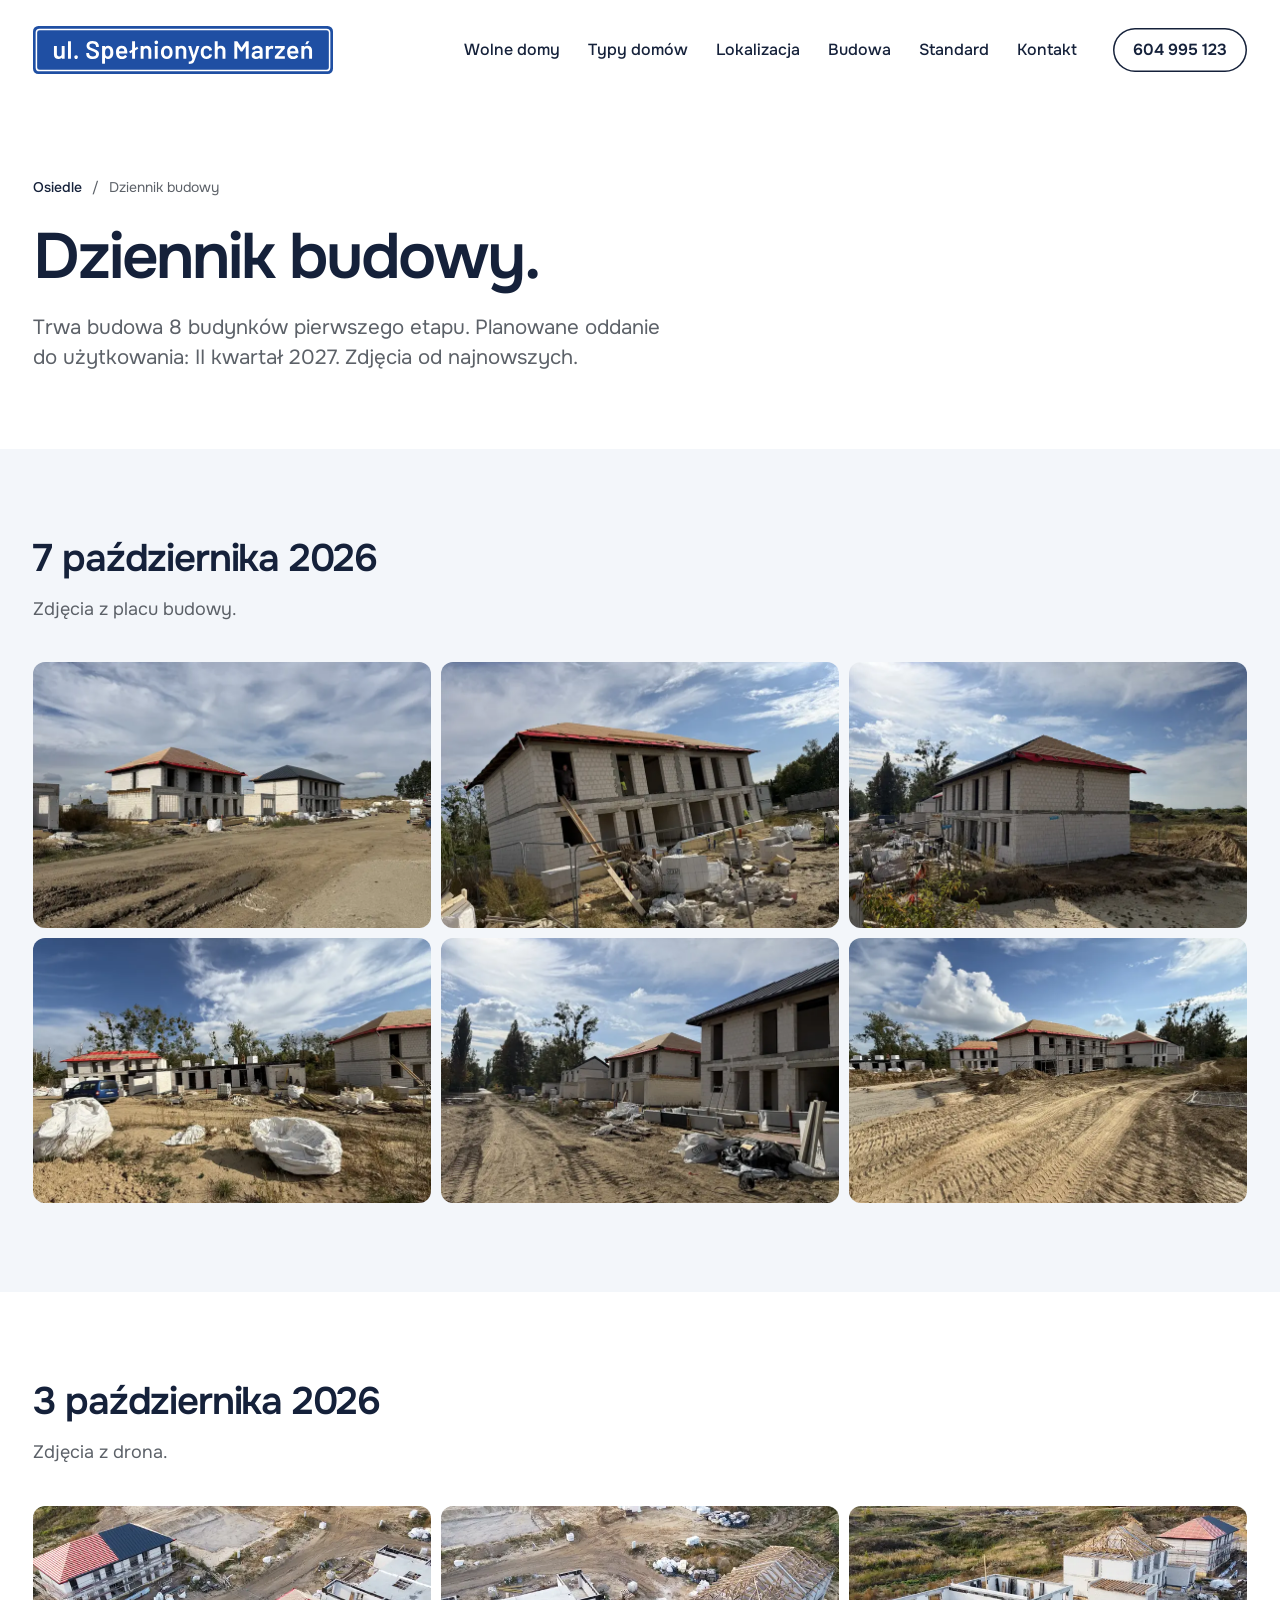
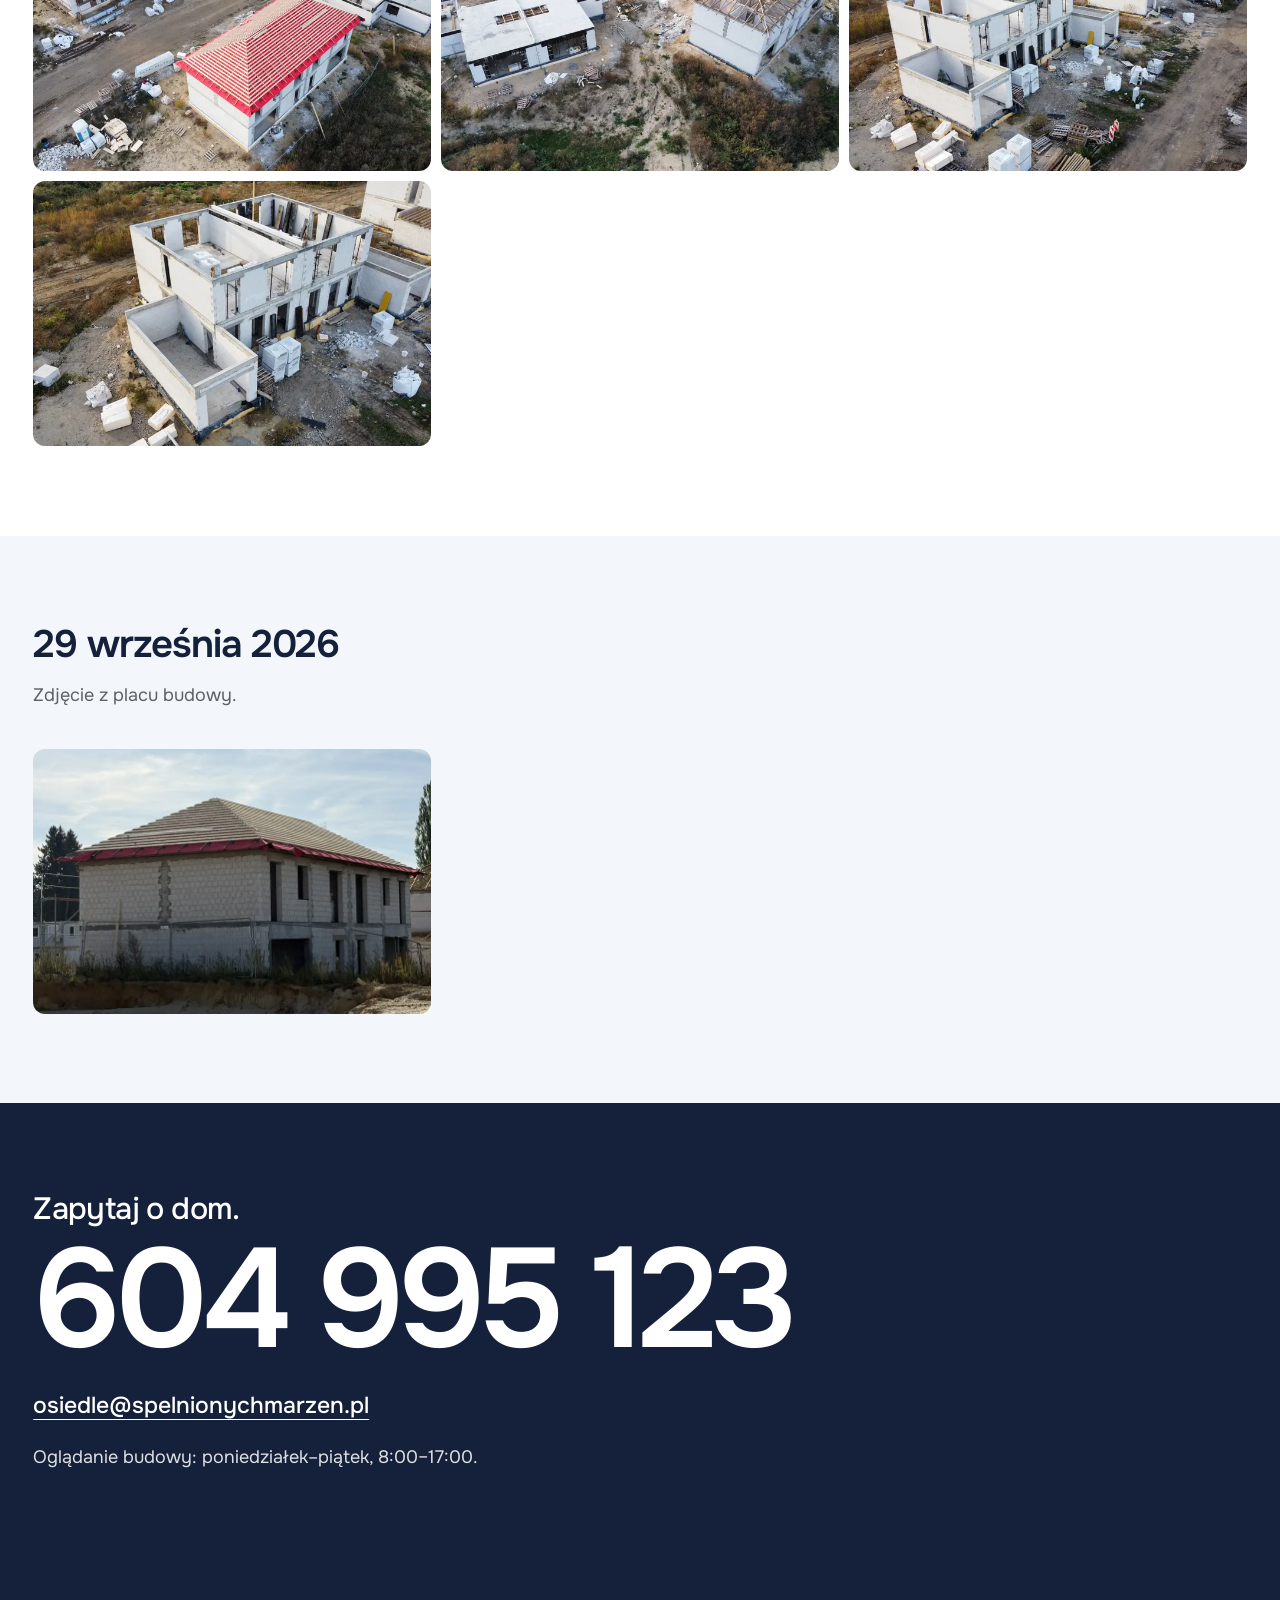
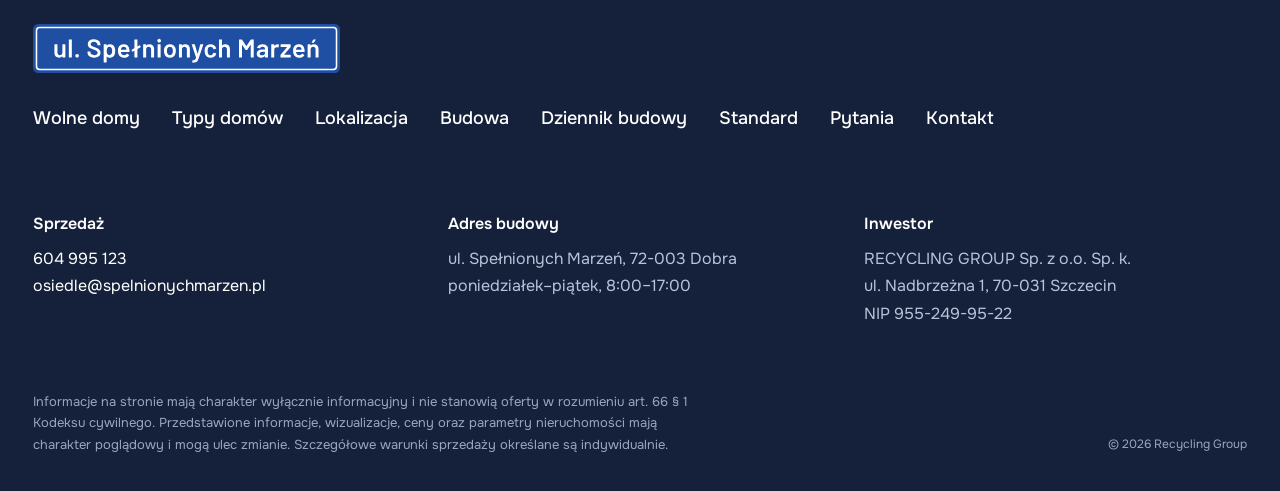
==== commit cc5d1b7a: "Treści tylko z materiałów inwestora i projektu; bez ilustracji instalacji" ====
--- a/dziennik-budowy.html
+++ b/dziennik-budowy.html
@@ -78,7 +78,7 @@
     <h2 id="h-koniec">Zapytaj o dom.</h2>
     <a class="kontakt__tel" href="tel:+48604995123">604 995 123</a>
     <p><a class="kontakt__mail" href="mailto:osiedle@spelnionychmarzen.pl">osiedle@spelnionychmarzen.pl</a></p>
-    <p>Oglądanie budowy: poniedziałek–piątek, 8:00–17:00, po wcześniejszym telefonie.</p>
+    <p>Oglądanie budowy: poniedziałek–piątek, 8:00–17:00.</p>
   </div>
 </section>
 </main>
--- a/css/podstrony.css
+++ b/css/podstrony.css
@@ -53,3 +53,62 @@
   .dalej a, .inne-typy a, .okruszki a { display: inline-flex; align-items: center; min-height: 44px; }
   .okruszki { align-items: center; margin-bottom: 12px; }
 }
+
+/* Standard i technologia: ten sam układ co sekcje strony głównej (etykieta, duży nagłówek, opis obok, duże liczby, zdjęcie) */
+.std-glowa { padding-top: calc(100px + clamp(40px, 5vw, 80px)); }
+.std-glowa h1 { font-size: clamp(36px, 4vw, 66px); line-height: 1.02; letter-spacing: -.03em; max-width: 9em; }
+.std-glowa .okruszki { margin-bottom: clamp(32px, 4vw, 56px); }
+.spec { margin: clamp(48px, 5vw, 80px) 0 0; display: grid; gap: clamp(32px, 3.4vw, 52px); }
+.spec > div { display: grid; grid-template-columns: minmax(0, 6fr) minmax(0, 5fr); gap: 10px clamp(32px, 6vw, 112px); align-items: baseline; }
+.spec dt { grid-row: 1 / span 3; font: 600 clamp(24px, 2.3vw, 36px)/1.15 var(--sans); letter-spacing: -.03em; }
+.spec dd { grid-column: 2; margin: 0; font-size: clamp(18px, 1.5vw, 22px); line-height: 1.5; max-width: 28em; }
+.spec dd + dd { color: var(--tekst-2); }
+.spec dd a { font-weight: 600; color: var(--kobalt); text-underline-offset: 5px; text-decoration-thickness: 1px; }
+.sekcja--granat .lok__opis, .sekcja--granat .spec dd + dd { color: var(--na-ciemnym); }
+.std-foto { margin-top: clamp(56px, 6vw, 96px); }
+.std-foto img { width: 100%; aspect-ratio: 16 / 7.5; object-fit: cover; border-radius: var(--r); }
+.std-foto figcaption a { color: inherit; font-weight: 600; }
+@media (max-width: 960px) {
+  .spec > div { grid-template-columns: minmax(0, 1fr); gap: 8px; }
+  .spec dt { grid-row: auto; }
+  .spec dd { grid-column: 1; }
+}
+@media (max-width: 760px) {
+  .std-glowa { padding-top: calc(84px + 28px); }
+  .std-foto img { aspect-ratio: 4 / 3; }
+  .std-foto figcaption a { display: inline-flex; align-items: center; min-height: 44px; }
+}
+
+/* Standard: ilustracje przekrojowe obok opisu i rysunek przekroju z projektu z podpisanymi miejscami */
+.std-uklad { display: grid; grid-template-columns: minmax(0, 7fr) minmax(0, 5fr); gap: 32px clamp(32px, 5vw, 80px); align-items: center; margin-top: clamp(32px, 4vw, 56px); }
+.std-uklad figure { margin-left: -4%; }
+.std-uklad--odwr figure { order: 2; margin: 0 -4% 0 0; }
+.std-uklad img { width: 100%; height: auto; }
+.std-uklad figcaption { margin: 0 0 0 4%; }
+.std-uklad .spec { margin-top: 0; gap: clamp(24px, 2.6vw, 40px); }
+.spec--waska > div { grid-template-columns: minmax(0, 1fr); gap: 6px; }
+.spec--waska dt { grid-row: auto; font-size: clamp(22px, 1.9vw, 28px); }
+.spec--waska dd { grid-column: 1; font-size: clamp(17px, 1.3vw, 20px); }
+.sekcja--granat .std-uklad figcaption { color: var(--na-ciemnym); }
+.przekroj { margin-top: clamp(56px, 6vw, 96px); background: #fff; border-radius: var(--r); padding: clamp(16px, 3vw, 48px) clamp(16px, 3vw, 48px) clamp(14px, 2vw, 28px); }
+.przekroj__rys { position: relative; }
+.przekroj__rys img { width: 100%; height: auto; }
+.przekroj figcaption a { color: inherit; font-weight: 600; }
+@media (max-width: 960px) {
+  .std-uklad { grid-template-columns: minmax(0, 1fr); }
+  .std-uklad figure, .std-uklad--odwr figure { order: 0; margin: 0 -4%; }
+}
+@media (max-width: 760px) {
+  .przekroj figcaption a { display: inline-flex; align-items: center; min-height: 44px; }
+}
+
+/* Standard: góra jak na stronie głównej (zdjęcie na całą szerokość, sam tytuł), pod nią jedno zdanie i liczby */
+.otwarcie--pod { height: 68vh; height: 68svh; min-height: 480px; }
+.std-wstep .intro__lid { font-size: clamp(22px, 2vw, 30px); line-height: 1.35; letter-spacing: -.02em; font-weight: 500; max-width: 30em; }
+@media (max-width: 760px) { .otwarcie--pod { height: 60svh; min-height: 420px; } }
+.otwarcie.otwarcie--pod::before { background:
+  radial-gradient(ellipse 50% 60% at 12% 30%, rgba(12, 23, 48, .34) 0, rgba(12, 23, 48, 0) 100%),
+  linear-gradient(180deg, rgba(12, 23, 48, .36) 0, rgba(12, 23, 48, 0) 30%, rgba(12, 23, 48, 0) 78%, rgba(12, 23, 48, .4) 100%); }
+@media (max-width: 760px) {
+  .otwarcie.otwarcie--pod::before { background: linear-gradient(180deg, rgba(12, 23, 48, .42) 0, rgba(12, 23, 48, .1) 42%, rgba(12, 23, 48, 0) 60%, rgba(12, 23, 48, .45) 100%); }
+}
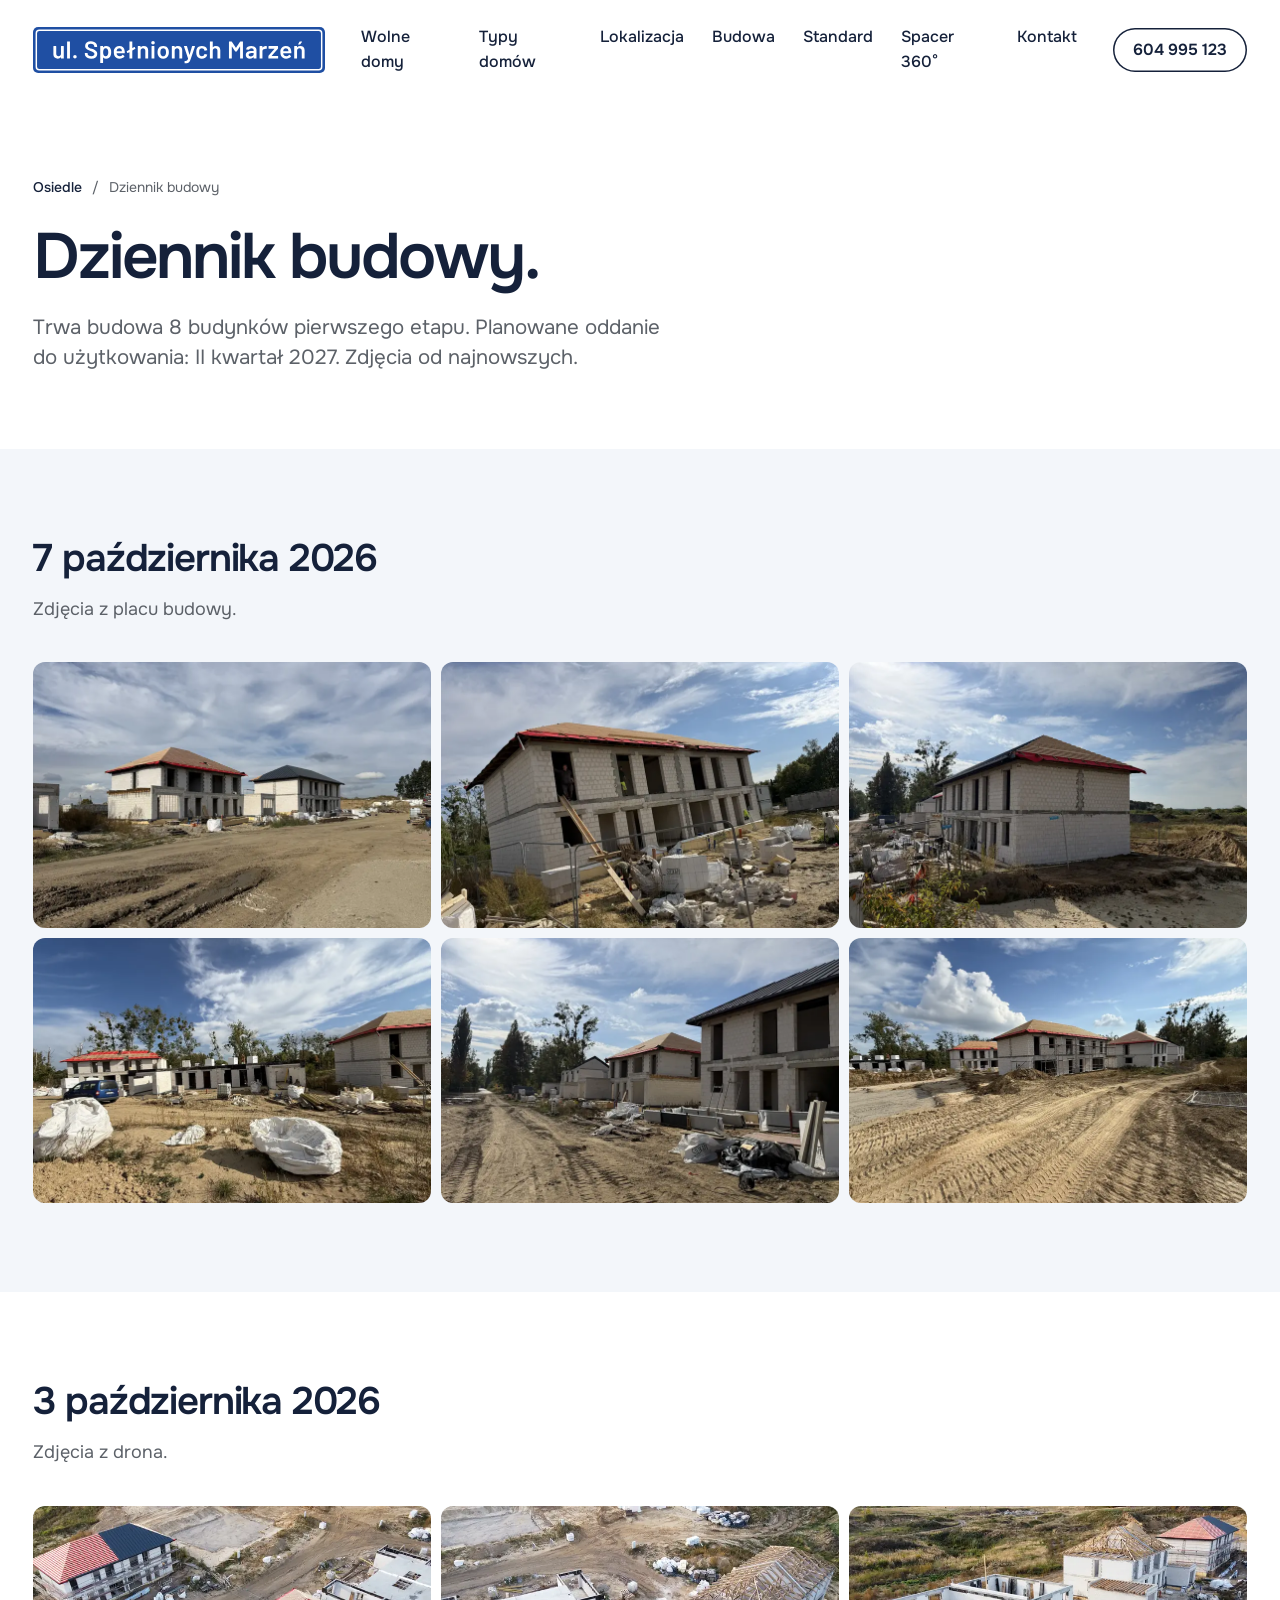
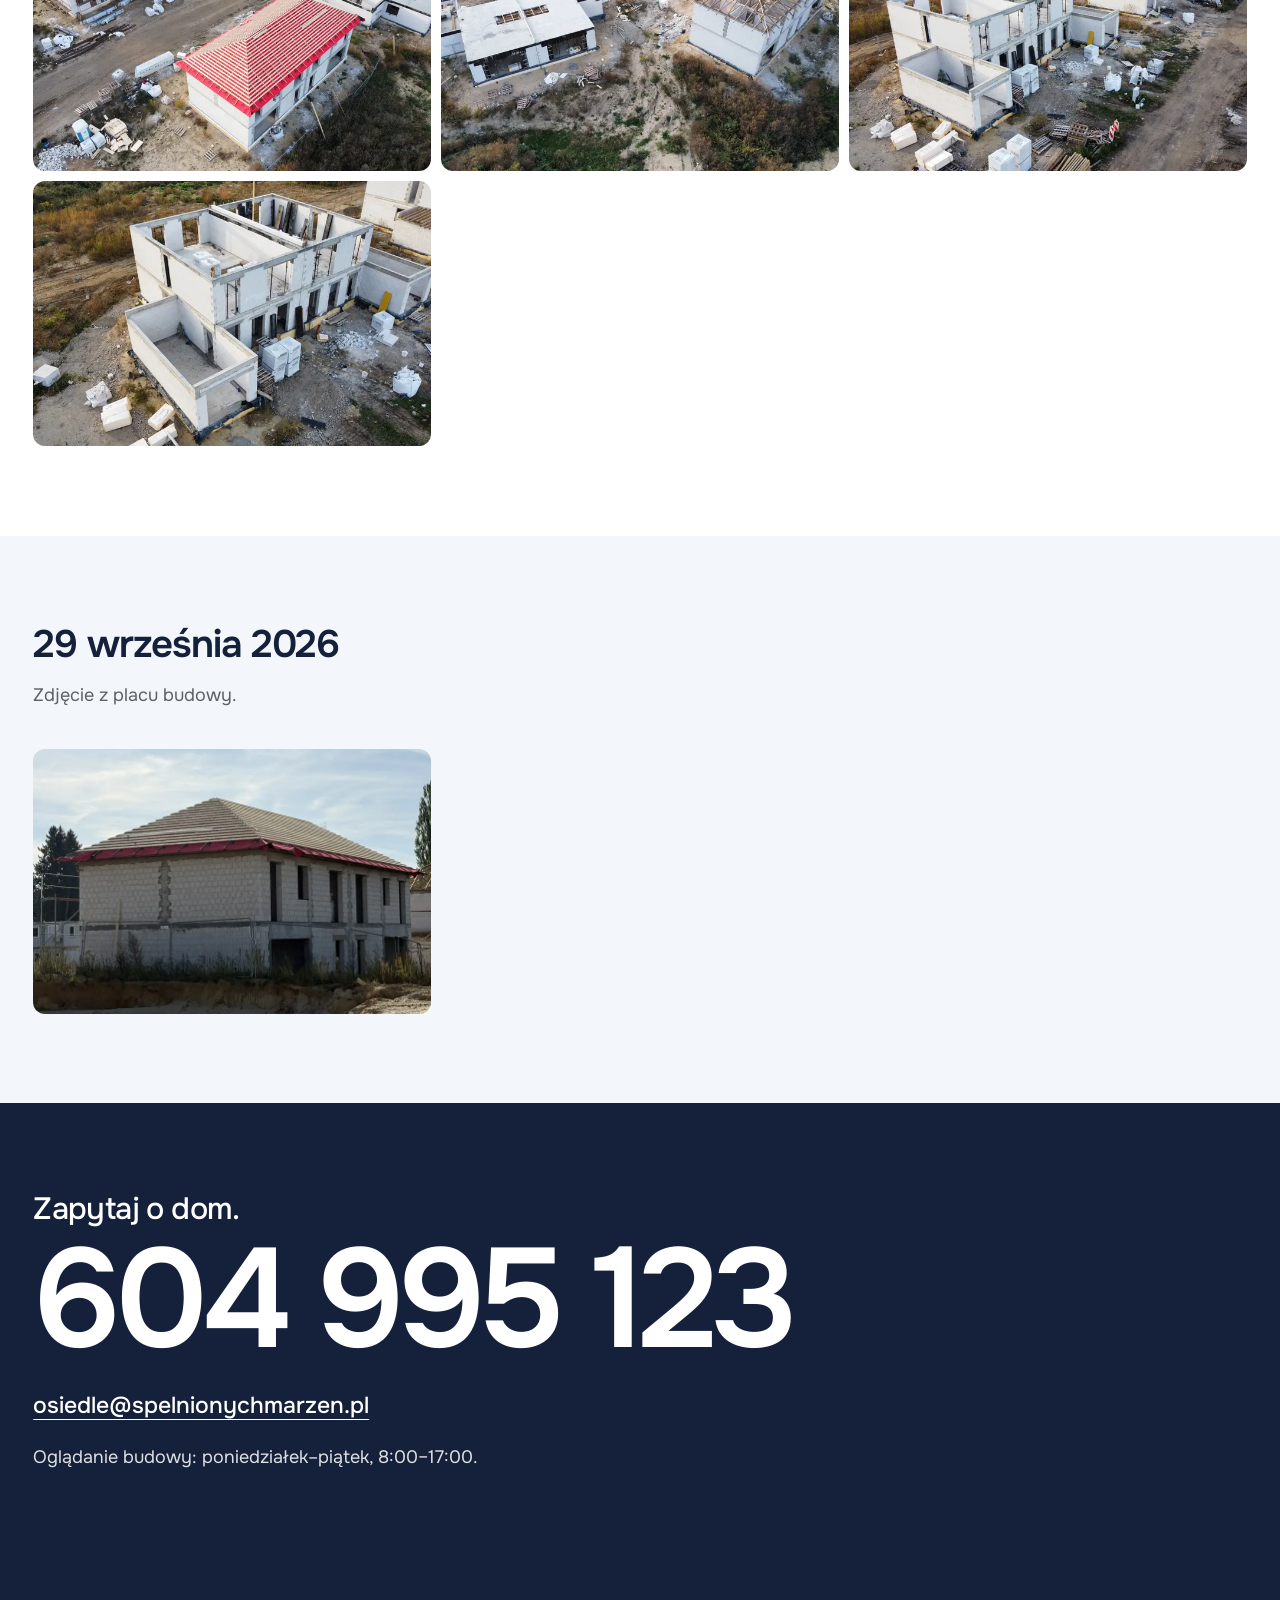
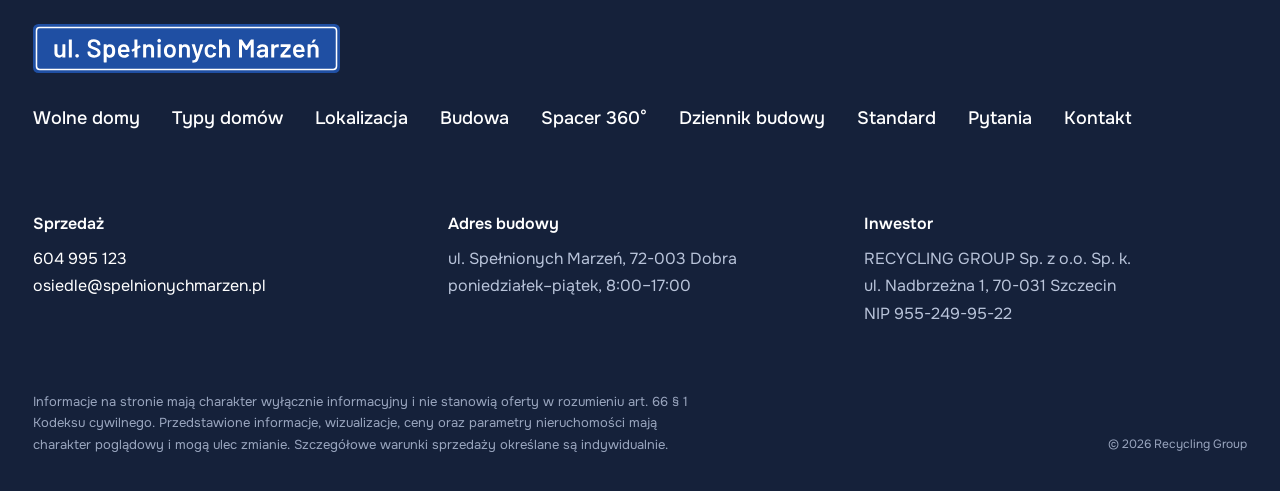
==== commit 410b0ecd: "Spacer: panoramy w spokojnym, fotograficznym stylu; Spacer 360° w menu" ====
--- a/dziennik-budowy.html
+++ b/dziennik-budowy.html
@@ -25,6 +25,7 @@
       <a href="index.html#lokalizacja">Lokalizacja</a>
       <a href="index.html#budowa">Budowa</a>
       <a href="standard.html">Standard</a>
+      <a href="spacer.html">Spacer 360°</a>
       <a href="index.html#kontakt">Kontakt</a>
       <div class="menu__dol">
         <a class="przycisk" href="tel:+48604995123">Zadzwoń: 604 995 123</a>
@@ -92,6 +93,7 @@
         <a href="index.html#typy">Typy domów</a>
         <a href="index.html#lokalizacja">Lokalizacja</a>
         <a href="index.html#budowa">Budowa</a>
+        <a href="spacer.html">Spacer 360°</a>
         <a href="dziennik-budowy.html">Dziennik budowy</a>
         <a href="standard.html">Standard</a>
         <a href="index.html#pytania">Pytania</a>
--- a/css/podstrony.css
+++ b/css/podstrony.css
@@ -112,3 +112,57 @@
 @media (max-width: 760px) {
   .otwarcie.otwarcie--pod::before { background: linear-gradient(180deg, rgba(12, 23, 48, .42) 0, rgba(12, 23, 48, .1) 42%, rgba(12, 23, 48, 0) 60%, rgba(12, 23, 48, .45) 100%); }
 }
+
+/* Standard: ilustracje w stylu wizualizacji inwestora, na całą szerokość jak wizualizacje na stronie głównej */
+.std-foto { margin-top: clamp(40px, 5vw, 64px); }
+.std-foto img { width: 100%; height: auto; aspect-ratio: auto; border-radius: var(--r); }
+.sekcja--granat .std-foto figcaption { color: var(--na-ciemnym); }
+.std-foto + .spec { margin-top: clamp(40px, 5vw, 72px); }
+.std-foto--kadr img { aspect-ratio: 16 / 7.5; object-fit: cover; }
+@media (max-width: 760px) { .std-foto--kadr img { aspect-ratio: 4 / 3; } }
+
+/* Wirtualny spacer: panorama 360° w zaokrąglonym kadrze, przejścia jako pigułki jak na mapie dojazdów, plan z kierunkiem patrzenia */
+.spacer { position: relative; margin-top: clamp(32px, 4vw, 56px); border-radius: var(--r); overflow: hidden; background: var(--atrament); aspect-ratio: 16 / 9; }
+.spacer canvas { display: block; width: 100%; height: 100%; cursor: grab; touch-action: pan-y; transition: opacity .26s ease; }
+.spacer canvas:active { cursor: grabbing; }
+.spacer--laduje canvas { opacity: 0; }
+.spacer__przejscie { position: absolute; transform: translate(-50%, -50%); border: 0; background: #fff; color: var(--atrament); border-radius: 999px; min-height: 44px; padding: 0 18px 0 14px; font: 600 15px/1 var(--sans); white-space: nowrap; box-shadow: 0 6px 18px rgba(12, 23, 48, .28); cursor: pointer; display: inline-flex; align-items: center; gap: 9px; }
+.spacer__przejscie::before { content: ""; width: 12px; height: 12px; border-radius: 50%; background: var(--kobalt); box-shadow: 0 0 0 4px rgba(31, 79, 163, .22); }
+.spacer__przejscie[hidden], .spacer__fakt[hidden] { display: none; }
+.spacer__fakt { position: absolute; transform: translate(-17px, -50%); border: 0; padding: 0; background: none; display: inline-flex; align-items: center; gap: 8px; cursor: pointer; font: 500 14px/1.3 var(--sans); color: var(--atrament); text-align: left; }
+.spacer__fakt-znak { flex: none; width: 34px; height: 34px; border-radius: 50%; background: rgba(21, 33, 58, .78); color: #fff; display: grid; place-items: center; font: 700 16px/1 var(--sans); box-shadow: 0 0 0 2px rgba(255, 255, 255, .85); }
+.spacer__fakt-tekst { display: none; background: #fff; border-radius: 12px; padding: 9px 13px; max-width: 230px; box-shadow: 0 6px 18px rgba(12, 23, 48, .28); }
+.spacer__fakt[aria-expanded="true"] .spacer__fakt-tekst { display: block; }
+.spacer__fakt[aria-expanded="true"] .spacer__fakt-znak { background: var(--kobalt); }
+.spacer__podpowiedz { position: absolute; left: 50%; bottom: 18px; transform: translateX(-50%); background: rgba(21, 33, 58, .82); color: #fff; border-radius: 999px; padding: 9px 18px; font-size: 14px; pointer-events: none; white-space: nowrap; }
+.spacer--ruszony .spacer__podpowiedz, .spacer--bez .spacer__podpowiedz { display: none; }
+.spacer__narzedzia { position: absolute; right: 14px; top: 14px; display: flex; gap: 6px; }
+.spacer__narzedzia button { border: 0; background: rgba(21, 33, 58, .78); color: #fff; border-radius: 999px; min-width: 44px; min-height: 44px; padding: 0 16px; font: 600 15px/1 var(--sans); cursor: pointer; }
+.spacer__plan { position: absolute; left: 14px; bottom: 14px; width: clamp(150px, 17vw, 230px); aspect-ratio: 1; background: rgba(255, 255, 255, .94); border-radius: 14px; overflow: hidden; box-shadow: 0 6px 18px rgba(12, 23, 48, .28); }
+.spacer__plan img { width: 100%; height: 100%; object-fit: cover; opacity: .9; }
+.spacer__plan-punkt { position: absolute; transform: translate(-50%, -50%); width: 30px; height: 30px; border: 0; padding: 0; background: none; cursor: pointer; }
+.spacer__plan-punkt::before { content: ""; position: absolute; left: 50%; top: 50%; width: 12px; height: 12px; margin: -6px 0 0 -6px; border-radius: 50%; background: #fff; box-shadow: 0 0 0 3px var(--kobalt); }
+.spacer__plan-punkt[aria-current="true"]::before { background: var(--kobalt); box-shadow: 0 0 0 3px #fff, 0 0 0 5px var(--kobalt); }
+.spacer__stozek { position: absolute; width: 0; height: 0; pointer-events: none; }
+.spacer__stozek::before { content: ""; position: absolute; left: -26px; top: -52px; width: 52px; height: 52px; background: conic-gradient(from -32deg at 50% 100%, rgba(31, 79, 163, .42) 64deg, transparent 0); border-radius: 50%; }
+.spacer--bez { aspect-ratio: auto; background: none; }
+.spacer--bez canvas, .spacer--bez .spacer__plan, .spacer--bez .spacer__narzedzia { display: none; }
+.spacer--pelny { position: fixed; inset: 0; z-index: 60; margin: 0; border-radius: 0; aspect-ratio: auto; }
+.spacer--pelny canvas { touch-action: none; }
+.spacer-otwarty { overflow: hidden; }
+.spacer__pasek { display: flex; flex-wrap: wrap; align-items: center; gap: 12px 24px; margin-top: 18px; }
+.spacer__pasek p { color: var(--tekst-2); font-size: 16px; margin: 0; flex: 1 1 320px; }
+@media (max-width: 760px) {
+  .spacer { aspect-ratio: 4 / 5; margin-left: calc(-1 * var(--margines)); margin-right: calc(-1 * var(--margines)); border-radius: 0; }
+  .spacer__podpowiedz { font-size: 13px; bottom: auto; top: 70px; }
+  .spacer__plan { width: 128px; left: 10px; bottom: 10px; }
+  .spacer__fakt-tekst { max-width: 170px; font-size: 13px; }
+  .spacer__narzedzia { right: 10px; top: 10px; }
+}
+@media (max-width: 760px) {
+  #spacer-punkty { flex-wrap: nowrap; overflow-x: auto; scrollbar-width: none; margin-right: calc(-1 * var(--margines)); padding-right: var(--margines); }
+  #spacer-punkty::-webkit-scrollbar { display: none; }
+  #spacer-punkty button { white-space: nowrap; }
+  .spacer__pasek { display: block; }
+  .spacer__pasek p { margin-top: 12px; }
+}
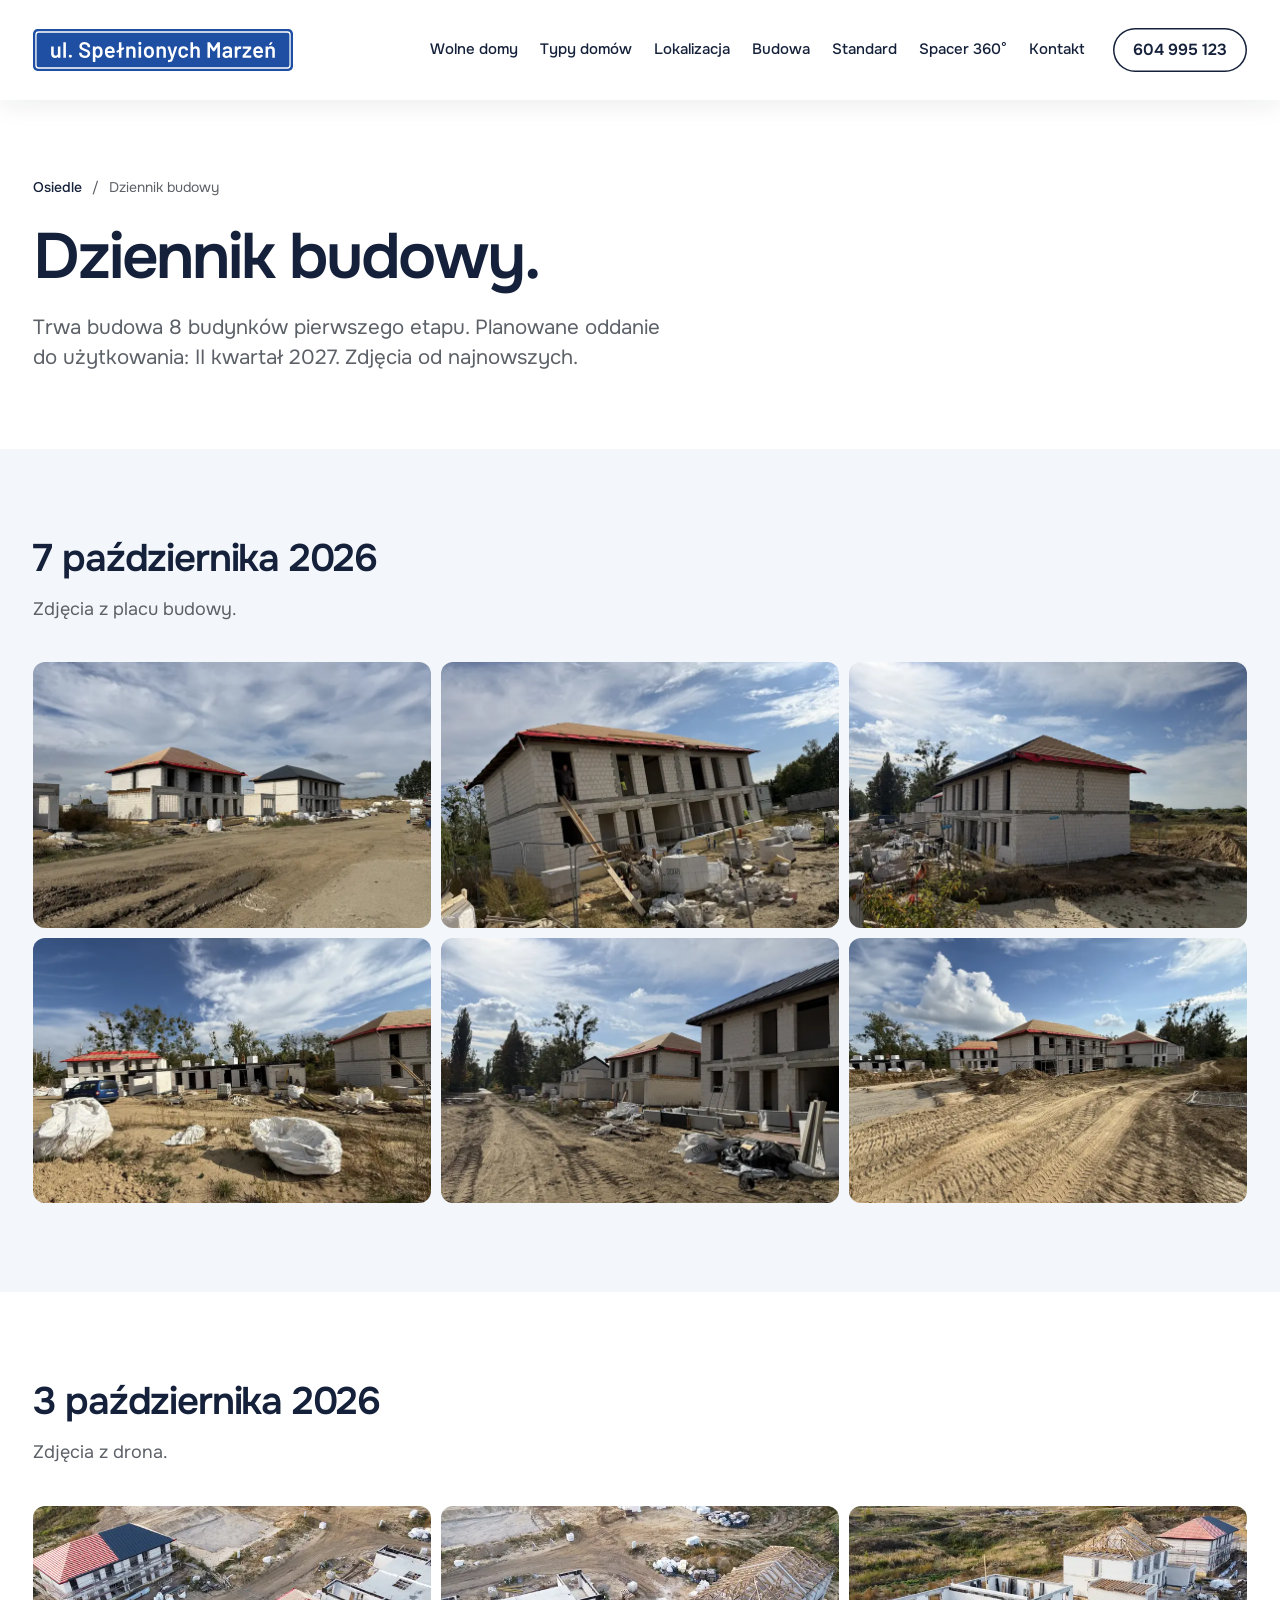
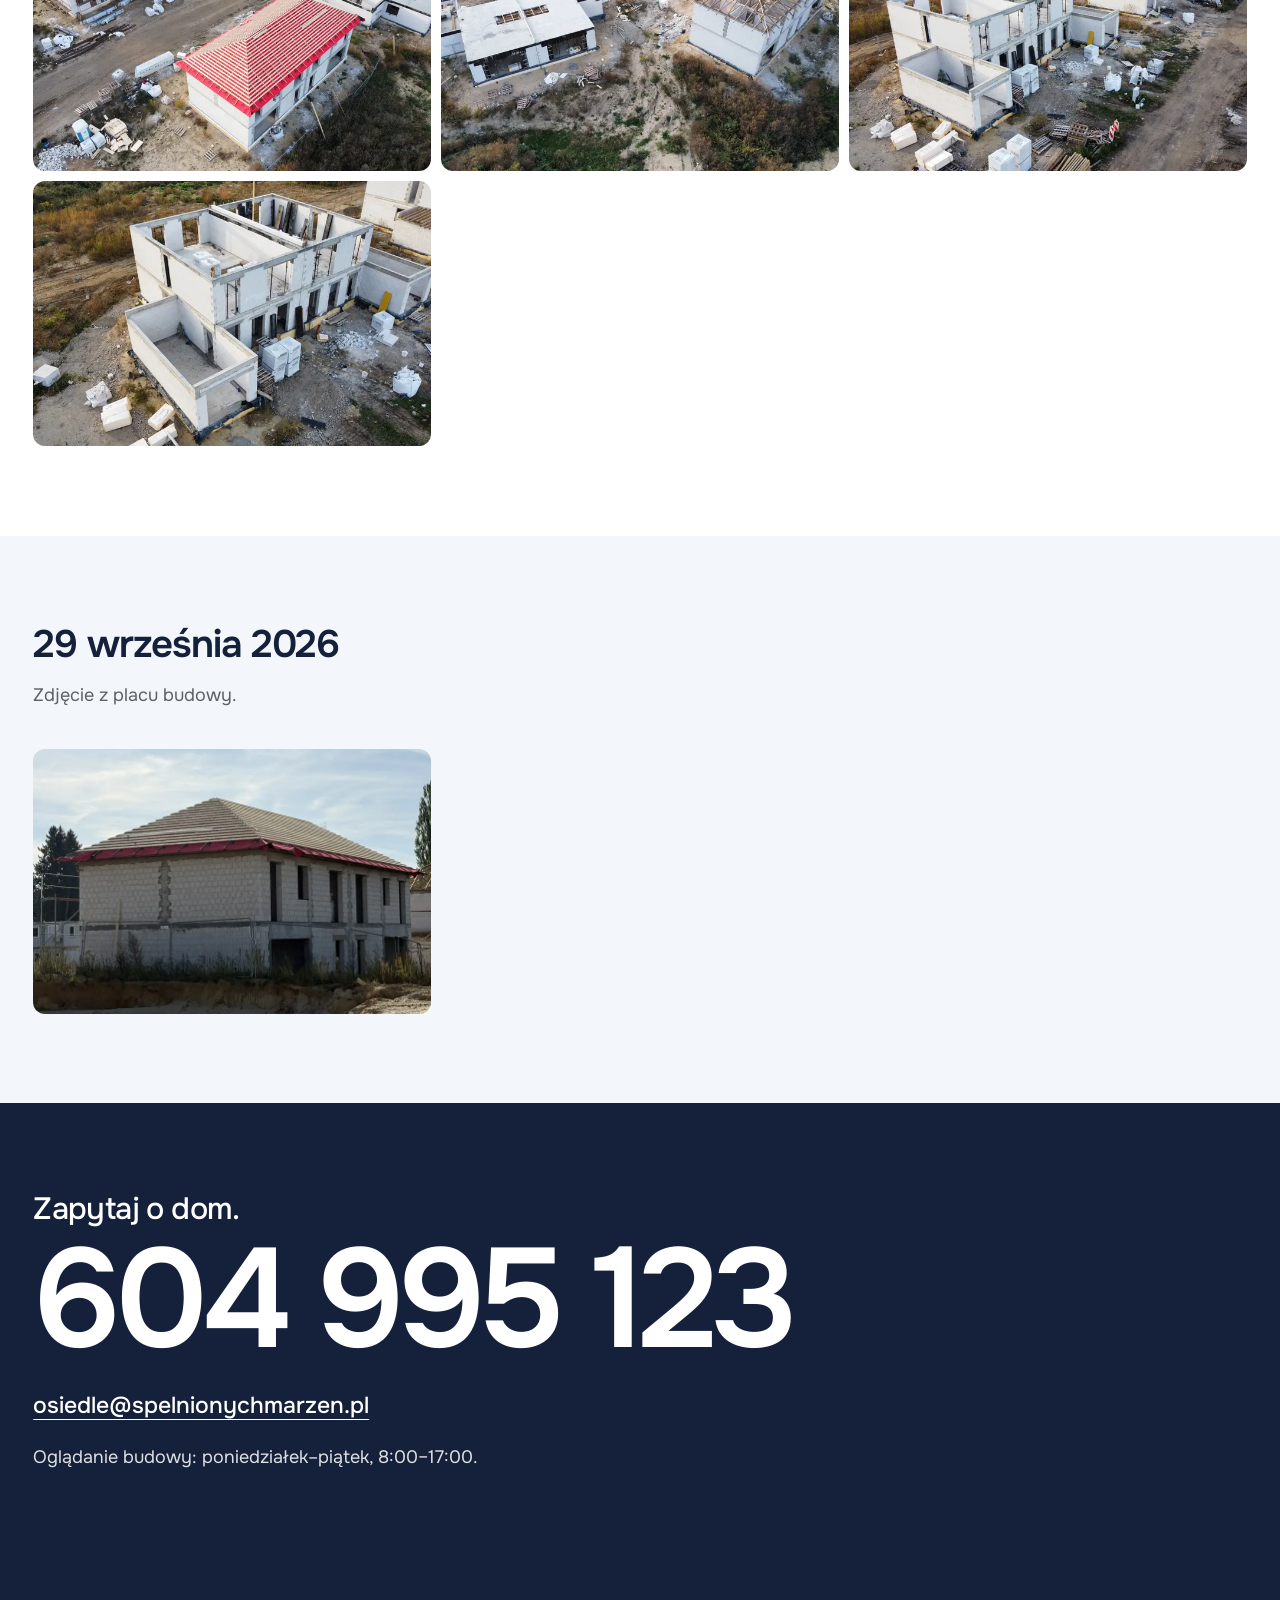
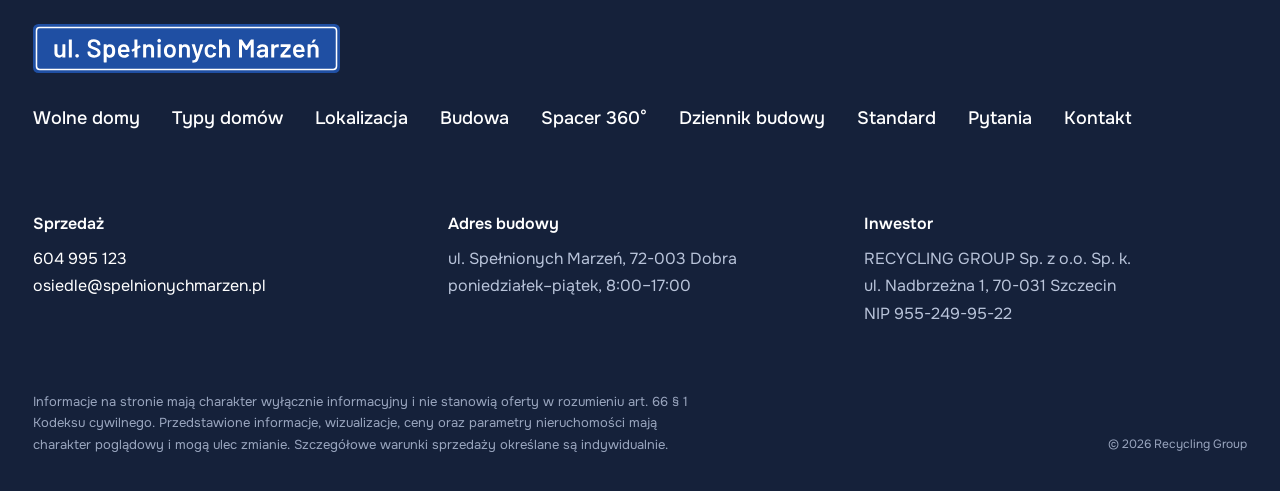
==== commit 48d4d737: "Nagłówek i drobne poprawki układu na wszystkich szerokościach" ====
--- a/dziennik-budowy.html
+++ b/dziennik-budowy.html
@@ -4,8 +4,20 @@
 <meta charset="utf-8">
 <meta name="viewport" content="width=device-width, initial-scale=1">
 <meta name="robots" content="noindex, nofollow">
+<meta name="format-detection" content="telephone=no">
 <title>Dziennik budowy | Osiedle Spełnionych Marzeń w Dobrej</title>
 <meta name="description" content="Zdjęcia z budowy osiedla przy ul. Spełnionych Marzeń w Dobrej, według dat: 29 września, 3 i 7 października 2026.">
+<meta property="og:type" content="website">
+<meta property="og:locale" content="pl_PL">
+<meta property="og:site_name" content="Osiedle Spełnionych Marzeń">
+<meta property="og:title" content="Dziennik budowy | Osiedle Spełnionych Marzeń w Dobrej">
+<meta property="og:description" content="Zdjęcia z budowy osiedla przy ul. Spełnionych Marzeń w Dobrej, według dat: 29 września, 3 i 7 października 2026.">
+<meta property="og:url" content="https://mzabavchukweb.github.io/spelnionychmarzen/dziennik-budowy.html">
+<meta property="og:image" content="https://mzabavchukweb.github.io/spelnionychmarzen/img/og.jpg">
+<meta property="og:image:width" content="1200">
+<meta property="og:image:height" content="630">
+<meta property="og:image:alt" content="Bliźniaki przy ul. Spełnionych Marzeń w Dobrej od strony ogrodów. Wizualizacja inwestora.">
+<meta name="twitter:card" content="summary_large_image">
 <link rel="icon" href="img/ikona.svg" type="image/svg+xml">
 <link rel="apple-touch-icon" href="img/ikona.png">
 <link rel="preload" href="fonty/onest.woff2" as="font" type="font/woff2" crossorigin>
@@ -25,11 +37,11 @@
       <a href="index.html#lokalizacja">Lokalizacja</a>
       <a href="index.html#budowa">Budowa</a>
       <a href="standard.html">Standard</a>
-      <a href="spacer.html">Spacer 360°</a>
+      <a href="index.html#spacer-360">Spacer 360°</a>
       <a href="index.html#kontakt">Kontakt</a>
       <div class="menu__dol">
         <a class="przycisk" href="tel:+48604995123">Zadzwoń: 604 995 123</a>
-        <p>ul. Spełnionych Marzeń, 72-003 Dobra<br>Oglądanie budowy: pon.–pt. 8:00–17:00</p>
+        <p>ul. Spełnionych Marzeń, 72-003 Dobra<br>Oglądanie budowy: pon.–pt. <span class="nw">8:00–17:00</span></p>
       </div>
     </nav>
     <a class="naglowek__tel" href="tel:+48604995123">604 995 123</a>
@@ -37,10 +49,7 @@
   </div>
 </header>
 
-<div class="dzwon dzwon--widac">
-  <a class="przycisk przycisk--cichy" href="index.html#domy">Wolne domy</a>
-  <a class="przycisk" href="tel:+48604995123">Zadzwoń</a>
-</div>
+<a class="dzwon dzwon--widac" href="tel:+48604995123" aria-label="Zadzwoń: 604 995 123"><img src="img/ikona-telefon-192.webp" width="190" height="192" alt=""></a>
 
 <main id="tresc">
 
@@ -79,7 +88,7 @@
     <h2 id="h-koniec">Zapytaj o dom.</h2>
     <a class="kontakt__tel" href="tel:+48604995123">604 995 123</a>
     <p><a class="kontakt__mail" href="mailto:osiedle@spelnionychmarzen.pl">osiedle@spelnionychmarzen.pl</a></p>
-    <p>Oglądanie budowy: poniedziałek–piątek, 8:00–17:00.</p>
+    <p>Oglądanie budowy: poniedziałek–piątek, <span class="nw">8:00–17:00</span>.</p>
   </div>
 </section>
 </main>
@@ -93,7 +102,7 @@
         <a href="index.html#typy">Typy domów</a>
         <a href="index.html#lokalizacja">Lokalizacja</a>
         <a href="index.html#budowa">Budowa</a>
-        <a href="spacer.html">Spacer 360°</a>
+        <a href="index.html#spacer-360">Spacer 360°</a>
         <a href="dziennik-budowy.html">Dziennik budowy</a>
         <a href="standard.html">Standard</a>
         <a href="index.html#pytania">Pytania</a>
@@ -102,8 +111,8 @@
     </div>
     <div class="stopka__dane">
       <p><b>Sprzedaż</b><a href="tel:+48604995123">604 995 123</a><a href="mailto:osiedle@spelnionychmarzen.pl">osiedle@spelnionychmarzen.pl</a></p>
-      <p><b>Adres budowy</b>ul. Spełnionych Marzeń, 72-003 Dobra<br>poniedziałek–piątek, 8:00–17:00</p>
-      <p><b>Inwestor</b>RECYCLING GROUP Sp. z o.o. Sp. k.<br>ul. Nadbrzeżna 1, 70-031 Szczecin<br>NIP 955-249-95-22</p>
+      <p><b>Adres budowy</b>ul. Spełnionych Marzeń, 72-003 Dobra<br>poniedziałek–piątek, <span class="nw">8:00–17:00</span></p>
+      <p><b>Inwestor</b>RECYCLING GROUP Sp. z o.o. Sp. k.<br>ul. Nadbrzeżna 1, 70-031 Szczecin<br><span class="nw">NIP 955-249-95-22</span></p>
     </div>
     <div class="stopka__dol">
       <p class="zastrzezenie">Informacje na stronie mają charakter wyłącznie informacyjny i nie stanowią oferty w rozumieniu art. 66 § 1 Kodeksu cywilnego. Przedstawione informacje, wizualizacje, ceny oraz parametry nieruchomości mają charakter poglądowy i mogą ulec zmianie. Szczegółowe warunki sprzedaży określane są indywidualnie.</p>
--- a/css/style.css
+++ b/css/style.css
@@ -778,3 +778,122 @@
 @media (max-width: 380px) { .filtr button { padding: 0 10px; font-size: 13px; } }
 /* kontakt i stopka mają ten sam kolor: zakładka 1 px, żeby na styku nie prześwitywała jasna kreska */
 .stopka { margin-top: -1px; position: relative; }
+
+/* ===== 15.11 (9): makieta na telefonie w widoku pionowym, cała na ekranie, bez przewijania w bok ===== */
+.nawigator__rys picture { display: block; }
+/* (widok pionowy wycofany 15.11: na telefonie wraca szeroka makieta przewijana w bok, z podpowiedzią gestu) */
+.nawigator { position: relative; }
+.nawigator__gest { display: none; }
+@media (max-width: 600px) {
+  .nawigator__gest { display: flex; align-items: center; gap: 10px; width: max-content; max-width: calc(100% - 32px); margin: -52px auto 14px; position: relative; z-index: 2; padding: 9px 16px 9px 12px; border-radius: 999px; background: rgba(21, 33, 58, .86); color: #fff; font-size: 13px; font-weight: 500; pointer-events: none; transition: opacity .4s; }
+  .nawigator__gest[hidden] { display: none; }
+  .nawigator__gest.znika { opacity: 0; }
+  .nawigator__gest i { flex: none; font-style: normal; font-size: 19px; line-height: 1; animation: gest 1.5s ease-in-out infinite; }
+  .nawigator__gest i::before { content: "\2194"; }
+}
+@keyframes gest { 0%, 100% { transform: translateX(-4px); } 50% { transform: translateX(4px); } }
+@media (prefers-reduced-motion: reduce) { .nawigator__gest i { animation: none; } }
+
+/* ===== 15.11 (10): przycisk „Zadzwoń” jako okrągły przycisk z ilustracją słuchawki (zamiast dolnego paska),
+   podpowiedź przesuwania makiety z animowanym palcem, dopracowana sekcja budowy i stopka na telefonie ===== */
+.detal { filter: none; }                                       /* drop-shadow na tym obrazie zostawiał w Safari na iPhonie niedomalowany prostokąt nad zdjęciem hero */
+.nw { white-space: nowrap; }
+.dzwon { display: none; }
+@media (max-width: 960px) {
+  .dzwon { display: grid; place-items: center; position: fixed; left: auto; right: 16px; bottom: calc(16px + env(safe-area-inset-bottom)); z-index: 15; width: 62px; height: 62px; min-height: 0; padding: 0; gap: 0;
+    border-radius: 50%; background: #fff; box-shadow: 0 14px 30px -10px rgba(12, 23, 48, .5); grid-template-columns: none;
+    opacity: 0; visibility: hidden; transform: translateY(12px); transition: opacity .25s, transform .25s, visibility .25s; }
+  .dzwon--widac { opacity: 1; visibility: visible; transform: none; }
+  .dzwon img { width: 36px; height: auto; display: block; }
+  .dzwon::before, .dzwon::after { content: ""; position: absolute; inset: 0; border-radius: inherit; pointer-events: none; box-shadow: 0 0 0 3px var(--kobalt); opacity: 0; animation: dzwon-puls 2.6s cubic-bezier(.22, .8, .24, 1) infinite; }
+  .dzwon::after { animation-delay: 1.3s; }
+  .menu-otwarte .dzwon, .spacer-otwarty .dzwon { display: none; }
+  .stopka { padding-bottom: calc(40px + env(safe-area-inset-bottom)); }
+}
+@keyframes dzwon-puls { 0% { opacity: .55; transform: scale(1); } 70%, 100% { opacity: 0; transform: scale(1.45); } }
+@media (prefers-reduced-motion: reduce) { .dzwon, .dzwon::before, .dzwon::after { transition: none; animation: none; } }
+
+@media (max-width: 600px) {
+  .nawigator__gest { gap: 12px; padding: 6px 18px 6px 10px; font-size: 14px; }
+  .nawigator__palec { position: relative; flex: none; width: 56px; height: 36px; }
+  .nawigator__palec::before { content: ""; position: absolute; left: 6px; right: 6px; top: 7px; height: 2px; border-radius: 2px; background: rgba(255, 255, 255, .35); }
+  .nawigator__palec img { position: absolute; left: 0; top: 2px; width: 30px; height: auto; animation: palec 2.2s cubic-bezier(.45, 0, .2, 1) infinite; }
+}
+@keyframes palec { 0% { transform: translateX(26px); opacity: 0; } 12% { opacity: 1; } 62% { transform: translateX(0); opacity: 1; } 78%, 100% { transform: translateX(0); opacity: 0; } }
+@media (prefers-reduced-motion: reduce) { .nawigator__palec img { animation: none; } }
+
+@media (max-width: 760px) {
+  /* budowa: trzy dane w dwóch kolumnach, podpis zdjęcia, licznik i strzałki w jednym rzędzie */
+  .budowa__stan { grid-template-columns: repeat(2, minmax(0, 1fr)); gap: 18px 20px; }
+  .budowa__stan > div:first-child { grid-column: 1 / -1; }
+  .budowa__stan dd { font-size: 19px; margin-top: 4px; }
+  .przeglad figcaption { grid-template-columns: minmax(0, 1fr) auto auto; gap: 8px 14px; margin-top: 14px; }
+  .przeglad__podpis { grid-column: auto; }
+  .budowa__strzalki .przycisk { width: 46px; min-height: 46px; }
+  .budowa .dalej { margin-top: 22px; }
+  .dalej a { display: inline-block; padding: 12px 0; line-height: 1.4; }
+  .budowa { padding-bottom: 72px; }
+  /* stopka: menu w dwóch kolumnach, równe odstępy bloków */
+  .stopka__gora { display: block; }
+  .stopka__menu { display: grid; grid-template-columns: repeat(2, minmax(0, 1fr)); gap: 0 24px; margin-top: 20px; font-size: 17px; }
+  .stopka__dane { margin-top: 36px; gap: 26px; }
+  .stopka__dane b { margin-bottom: 4px; }
+  .stopka__dol { margin-top: 36px; }
+  .stopka .zastrzezenie { font-size: 13px; line-height: 1.6; }
+}
+
+/* ===== Nagłówek na wszystkich szerokościach (15.11) =====
+   Pełne menu tylko tam, gdzie mieści się w jednej linii; niżej przycisk Menu i menu na cały ekran. */
+.menu a, .menu-przycisk, .naglowek__tel { white-space: nowrap; }
+.naglowek--pelny { box-shadow: 0 6px 24px rgba(12, 23, 48, .07); }
+.menu-otwarte .naglowek--pelny { box-shadow: none; }
+@media (max-width: 1360px) {
+  .naglowek__w { gap: 28px; }
+  .logo img { width: 260px; }
+  .menu { gap: 22px; font-size: 15px; }
+}
+@media (max-width: 1180px) {
+  .menu-przycisk { display: inline-flex; margin-left: auto; border: 0; background: none; font-weight: 600; font-size: 15px; cursor: pointer; order: 1; }
+  .naglowek__tel { order: 2; }
+  .naglowek__w { gap: 12px; height: 88px; }
+  .menu-otwarte, .menu-otwarte body { overflow: hidden; }
+  .menu { display: none; position: fixed; inset: 0; z-index: -1; flex-direction: column; gap: 0; margin: 0; padding: 112px var(--margines) 32px; background: #fff; color: var(--atrament); font-size: clamp(30px, 6vw, 48px); font-weight: 600; letter-spacing: -.03em; overflow-y: auto; }
+  .menu.otwarte { display: flex; }
+  .menu a { padding: 6px 0; }
+  .menu a[aria-current="page"] { color: var(--kobalt); }
+  .menu__dol { display: block; margin-top: auto; padding-top: 32px; font-size: 16px; font-weight: 400; letter-spacing: 0; color: var(--tekst-2); }
+  .menu__dol .przycisk { width: 100%; max-width: 420px; min-height: 56px; font-size: 18px; color: #fff; padding: 0 24px; }
+  .menu__dol p { margin-top: 16px; line-height: 1.5; }
+}
+@media (max-width: 1180px) and (min-width: 761px) {
+  .naglowek__tel { display: inline-flex; }
+  .menu-otwarte .naglowek__tel { display: none; }
+}
+@media (max-width: 760px) {
+  .naglowek__tel { display: none; }
+}
+@media (max-width: 600px) {
+  .naglowek__w, .naglowek--pelny .naglowek__w { height: 76px; }
+  .logo img { width: 220px; }
+  .menu { padding-top: 96px; }
+}
+@media (max-width: 360px) {
+  .logo img { width: 190px; }
+  .menu-przycisk { padding: 0 16px; }
+}
+.budowa__stan dd { text-wrap: balance; }
+@media (min-width: 961px) {
+  .budowa__gora { grid-template-columns: minmax(0, 1fr) auto; }
+  .budowa__stan { grid-template-columns: repeat(3, auto); column-gap: clamp(28px, 3.4vw, 56px); }
+  .budowa__stan dd { white-space: nowrap; }
+}
+@media (max-width: 1180px) and (min-width: 761px) {
+  .otwarcie__fakty { display: grid; grid-template-columns: repeat(2, max-content); gap: 10px 48px; }
+}
+/* Na ekranach dotykowych każdy link i przycisk ma co najmniej 44 px wysokości */
+@media (pointer: coarse) {
+  .stopka__menu a, .okruszki a, dd > a, .zakladka, .kontakt__mail, .stopka__logo, .dalej a, .pytania summary { display: inline-flex; align-items: center; min-height: 44px; }
+  .pytania summary { display: flex; }
+  .spacer__fakt, .spacer__plan-punkt { position: relative; }
+  .spacer__fakt::after, .spacer__plan-punkt::after { content: ""; position: absolute; inset: -6px; }
+}
--- a/css/podstrony.css
+++ b/css/podstrony.css
@@ -153,7 +153,7 @@
 .spacer__pasek { display: flex; flex-wrap: wrap; align-items: center; gap: 12px 24px; margin-top: 18px; }
 .spacer__pasek p { color: var(--tekst-2); font-size: 16px; margin: 0; flex: 1 1 320px; }
 @media (max-width: 760px) {
-  .spacer { aspect-ratio: 4 / 5; margin-left: calc(-1 * var(--margines)); margin-right: calc(-1 * var(--margines)); border-radius: 0; }
+  .spacer { aspect-ratio: 4 / 5; }                           /* w telefonie też z marginesem i zaokrąglonym rogiem; cały ekran dopiero w trybie pełnoekranowym */
   .spacer__podpowiedz { font-size: 13px; bottom: auto; top: 70px; }
   .spacer__plan { width: 128px; left: 10px; bottom: 10px; }
   .spacer__fakt-tekst { max-width: 170px; font-size: 13px; }
@@ -166,3 +166,84 @@
   .spacer__pasek { display: block; }
   .spacer__pasek p { margin-top: 12px; }
 }
+.spacer :focus-visible { outline: 2px solid #fff; outline-offset: 2px; }
+.spacer__przejscie:focus-visible, .spacer__plan-punkt:focus-visible { outline-color: var(--kobalt); }
+.spacer__zapas[hidden] { display: none; }
+
+/* Spacer, poprawki 15.11 (2): znacznik przejścia jako krąg na podłodze z podpisem, lista punktów jako tekst, plan chowany, pełny ekran w telefonie */
+.spacer__przejscie { background: none; box-shadow: none; padding: 0; min-height: 0; border-radius: 0; flex-direction: column; gap: 10px; transform: translate(-50%, -100%); color: #fff; }
+.spacer__przejscie::before { content: none; }
+.spacer__nazwa { font: 600 16px/1.1 var(--sans); letter-spacing: -.01em; white-space: nowrap; text-shadow: 0 1px 2px rgba(12, 23, 48, .9), 0 0 14px rgba(12, 23, 48, .75), 0 0 34px rgba(12, 23, 48, .55); }
+.spacer__krag { width: 58px; height: 26px; border-radius: 50%; box-shadow: inset 0 0 0 2.5px #fff, 0 2px 10px rgba(12, 23, 48, .45); background: radial-gradient(ellipse at center, #fff 0 16%, rgba(255, 255, 255, .22) 17% 100%); }
+.spacer__lista { display: flex; flex-wrap: wrap; gap: 4px 30px; }
+.spacer__lista button { border: 0; background: none; padding: 0; min-height: 44px; font: 600 18px/1 var(--sans); letter-spacing: -.02em; color: var(--tekst-2); cursor: pointer; display: inline-flex; align-items: center; gap: 10px; white-space: nowrap; }
+.spacer__lista button::before { content: ""; width: 8px; height: 8px; border-radius: 50%; background: var(--tlo-2); }
+.spacer__lista button[aria-pressed="true"] { color: var(--atrament); }
+.spacer__lista button[aria-pressed="true"]::before { background: var(--kobalt); box-shadow: 0 0 0 4px var(--kobalt-tlo); }
+.spacer--bezplanu .spacer__plan { display: none; }
+.spacer__narzedzia button[data-plan][aria-pressed="true"] { background: #fff; color: var(--atrament); }
+.spacer.spacer--pelny { position: fixed; inset: 0; width: 100vw; height: 100vh; height: 100dvh; margin: 0; border-radius: 0; aspect-ratio: auto; z-index: 60; }
+.spacer--pelny .spacer__narzedzia { top: calc(14px + env(safe-area-inset-top)); right: calc(14px + env(safe-area-inset-right)); }
+.spacer--pelny .spacer__plan { bottom: calc(14px + env(safe-area-inset-bottom)); left: calc(14px + env(safe-area-inset-left)); }
+.spacer-otwarty .naglowek, .spacer-otwarty .dzwon { display: none; }
+.spacer-otwarty, .spacer-otwarty body { overflow: hidden; }
+@media (max-width: 760px) {
+  #spacer-punkty { gap: 0 24px; }
+  .spacer__lista button { font-size: 17px; }
+  .spacer__nazwa { font-size: 15px; }
+  .spacer__krag { width: 50px; height: 22px; }
+}
+/* znaczniki w kadrze ustawia skrypt przez transform */
+.spacer__przejscie, .spacer__fakt { left: 0; top: 0; will-change: transform; }
+/* telefon: lżejszy cień podpisów (jeden zamiast trzech rozmyć), podpisy na własnej warstwie */
+@media (pointer: coarse) {
+  .spacer__nazwa { text-shadow: 0 1px 3px rgba(12, 23, 48, .95), 0 0 10px rgba(12, 23, 48, .7); }
+  .spacer__krag { box-shadow: inset 0 0 0 2.5px #fff; }
+  .spacer__plan, .spacer__przejscie, .spacer__fakt-tekst { box-shadow: none; }
+}
+
+/* Spacer jako sekcja strony głównej (granat, jak sekcja budowy) */
+.wejdz .spacer { margin-top: clamp(40px, 5vw, 64px); background: var(--atrament-2); }
+.wejdz .spacer__lista button { color: var(--na-ciemnym); }
+.wejdz .spacer__lista button::before { background: rgba(255, 255, 255, .25); }
+.wejdz .spacer__lista button[aria-pressed="true"] { color: #fff; }
+.wejdz .spacer__lista button[aria-pressed="true"]::before { background: #fff; box-shadow: 0 0 0 4px rgba(255, 255, 255, .22); }
+.wejdz .spacer__pasek p, .wejdz .lok__opis { color: var(--na-ciemnym); }
+.wejdz .przypis a { color: #fff; font-weight: 600; text-underline-offset: 4px; }
+@media (max-width: 760px) { .wejdz .przypis a { display: inline-flex; align-items: center; min-height: 44px; } }
+@media (max-width: 760px) { .dalej a { display: inline; padding: 0; line-height: 1.6; } .dalej { padding: 10px 0; } }
+/* pełny ekran: żadnych marginesów z reguł sekcji (margines .wejdz .spacer spychał kadr w dół w telefonie) */
+.spacer.spacer--pelny, .wejdz .spacer.spacer--pelny { margin: 0 !important; top: 0; left: 0; }
+/* iPhone zamienia numer NIP na link telefoniczny, a linki w stopce są blokowe: numer spadał do nowej linii */
+.stopka__dane .nw a, .stopka__dane a[href^="tel"]:not([href*="48604995123"]) { display: inline; min-height: 0; color: inherit; }
+/* linki „dalej” w telefonie zawsze w jednej linii */
+@media (max-width: 760px) { .dalej a { white-space: nowrap; font-size: clamp(14px, 4.3vw, 17px); } }
+
+/* Powiększenie zdjęć w telefonie: cały ekran, zdjęcie na środku, „Zamknij” w rogu, pod zdjęciem strzałki i licznik w jednym rzędzie */
+.foto [hidden] { display: none !important; }
+@media (max-width: 760px) {
+  .foto[open] { display: flex; flex-direction: column; justify-content: center; }
+  .foto { width: 100vw; max-width: 100vw; height: 100vh; height: 100dvh; max-height: none; margin: 0; padding: 72px 12px calc(20px + env(safe-area-inset-bottom)); box-sizing: border-box; background: rgba(13, 20, 36, .97); }
+  .foto img { width: 100%; height: auto; max-height: calc(100dvh - 190px); object-fit: contain; border-radius: 10px; flex: none; }
+  .foto__pasek { display: grid; grid-template-columns: 52px minmax(0, 1fr) 52px; align-items: center; gap: 12px; padding-top: 16px; }
+  .foto__pasek #foto-nr { grid-column: 2; grid-row: 1; text-align: center; font-size: 15px; line-height: 1.35; }
+  .foto__pasek [data-krok] { width: 52px; min-height: 52px; padding: 0; font-size: 0; }
+  .foto__pasek [data-krok]::before { font-size: 19px; content: "\2190"; }
+  .foto__pasek [data-krok="1"] { grid-column: 3; }
+  .foto__pasek [data-krok="1"]::before { content: "\2192"; }
+  .foto__zamknij { position: absolute; top: 14px; right: 12px; margin: 0; min-height: 44px; padding: 0 18px; background: rgba(255, 255, 255, .16); }
+  /* rysunek (rzut, elewacja): większy niż ekran, przesuwany palcem */
+  .foto.foto--jeden { justify-content: flex-start; overflow: auto; }
+  .foto.foto--jeden img { width: 880px; max-width: none; max-height: none; }
+  .foto.foto--jeden .foto__pasek { display: block; padding: 0; }
+  .foto.foto--jeden .foto__zamknij { position: fixed; }
+}
+/* pytania w telefonie: znak plus obraca się płynnie w krzyżyk, odpowiedź wchodzi z lekkim przenikaniem */
+@media (max-width: 760px) {
+  .pytania details summary::after, .pytania details[open] summary::after { content: "+"; transition: transform .3s cubic-bezier(.3, .7, .2, 1); }
+  .pytania details.otwarte summary::after { transform: rotate(45deg); }
+  .pytania details p { animation: pyt-wejscie .35s ease both; }
+  .pytania summary { -webkit-tap-highlight-color: transparent; }
+}
+@keyframes pyt-wejscie { from { opacity: 0; transform: translateY(-6px); } to { opacity: 1; transform: none; } }
+@media (prefers-reduced-motion: reduce) { .pytania details p { animation: none; } .pytania details summary::after { transition: none; } }
